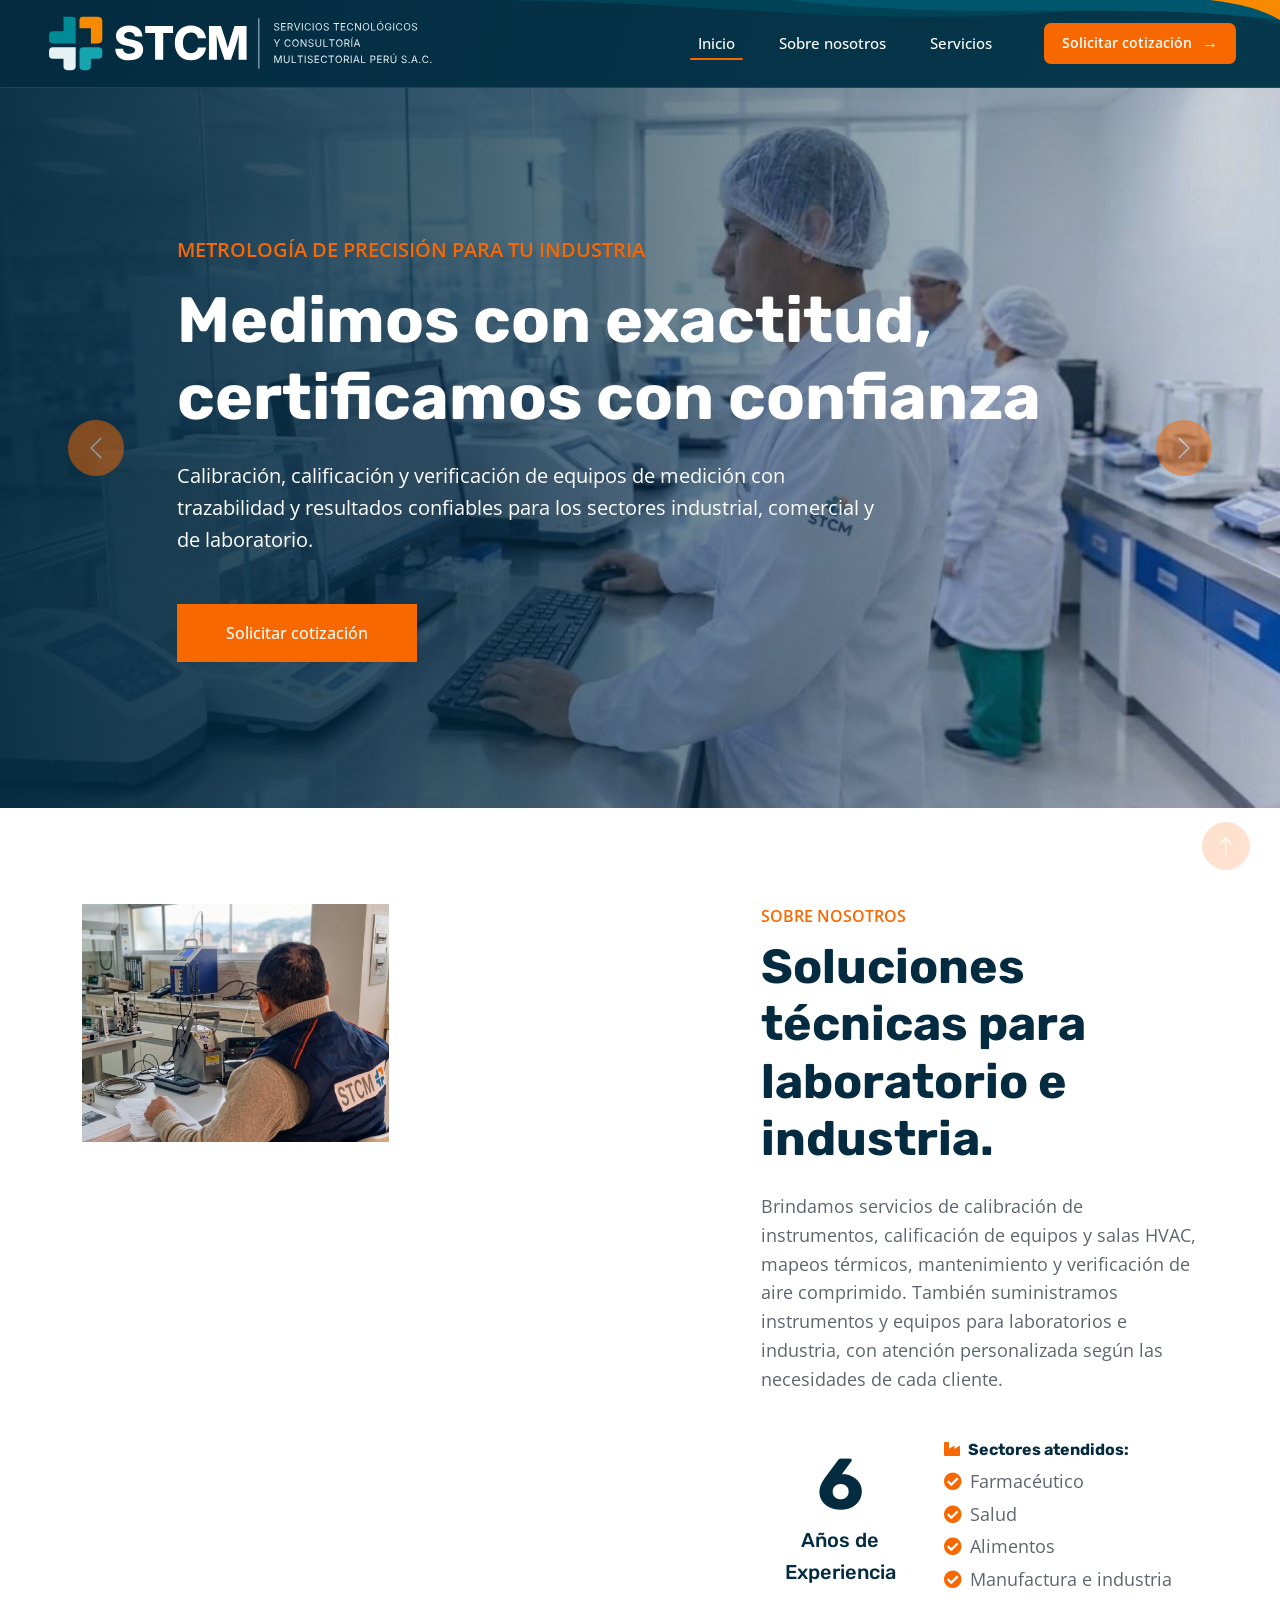
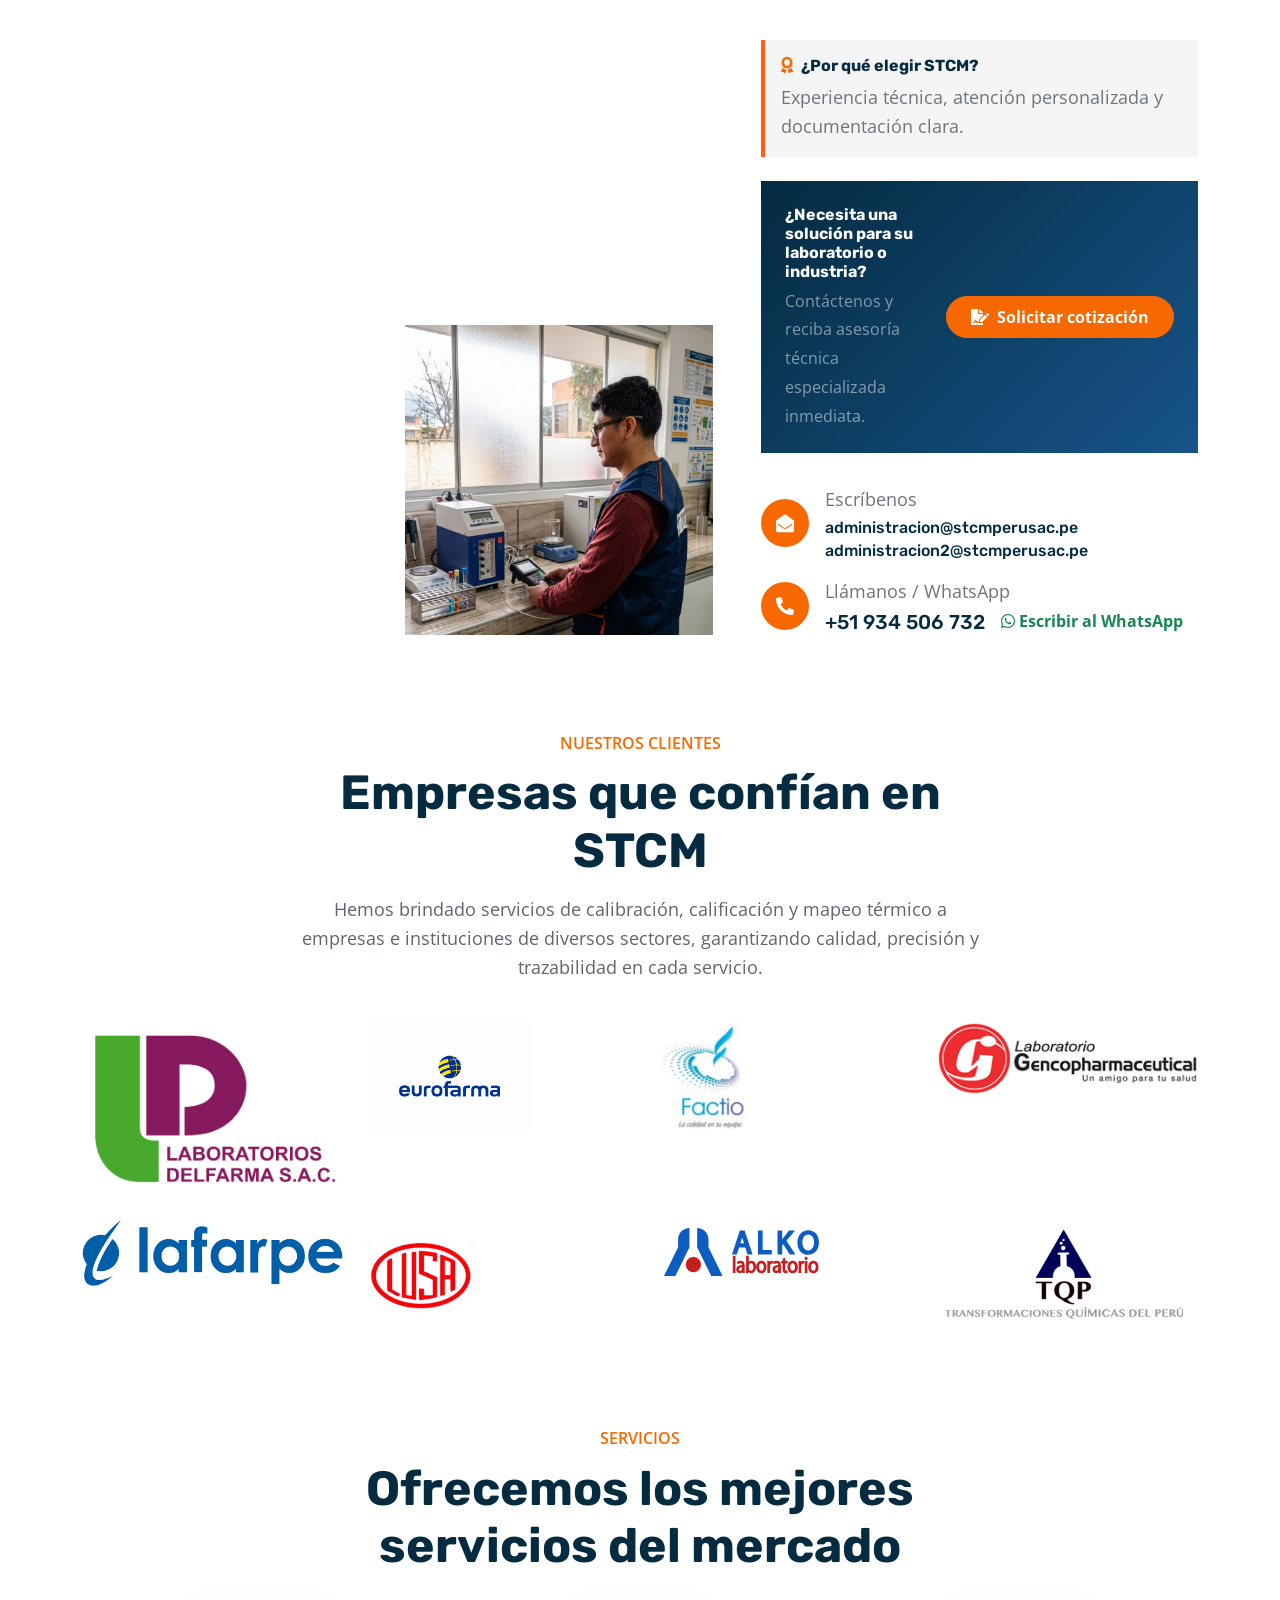
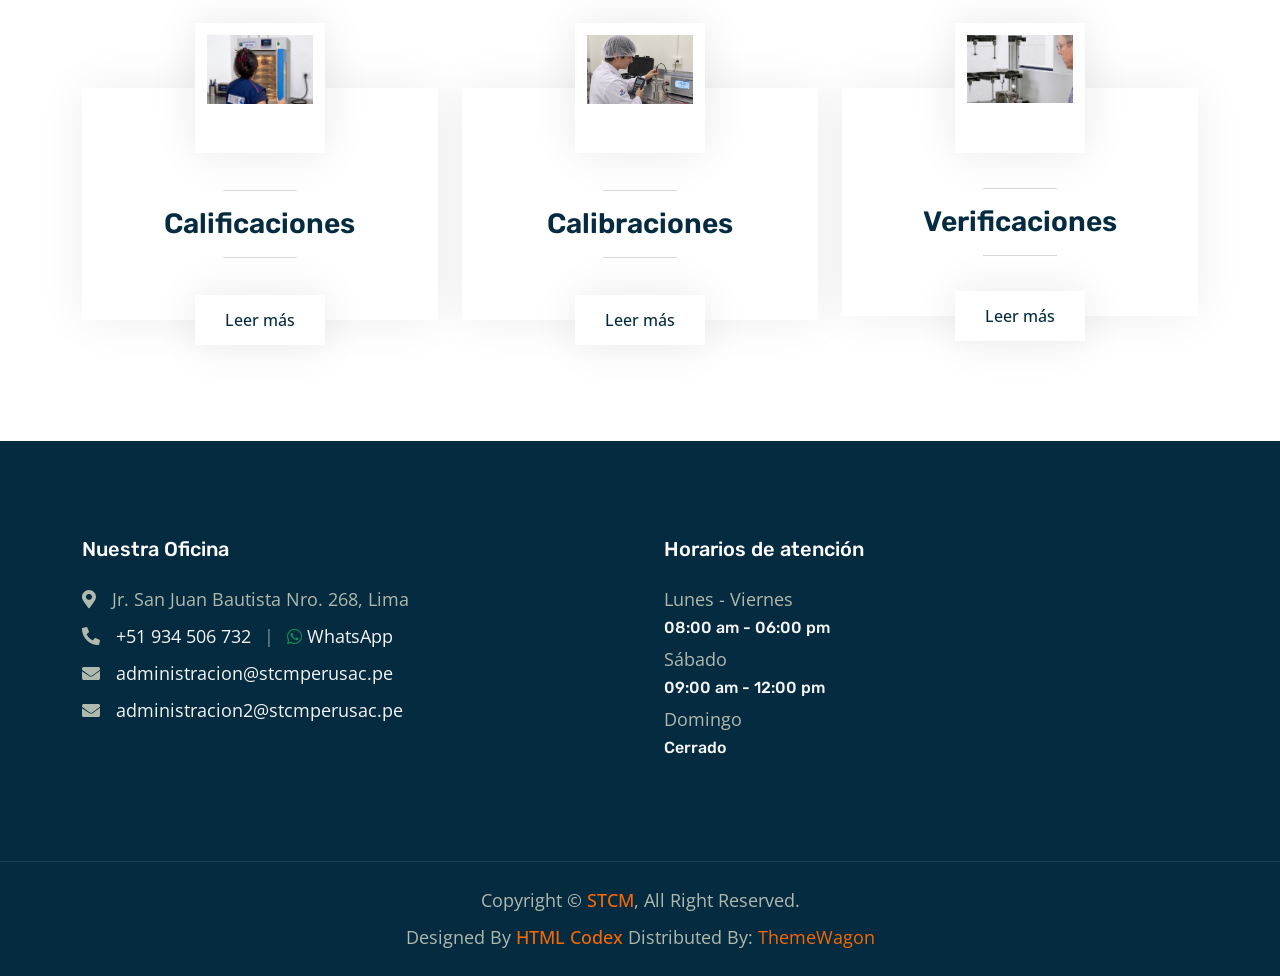
==== index.html @ f00f862f "Update index.html" ====
<!DOCTYPE html>
<html lang="es">

<head>
    <meta charset="utf-8">
    <title>STCM </title>
    <meta content="width=device-width, initial-scale=1.0" name="viewport">
    <meta content="" name="keywords">
    <meta content="" name="description">

    <!-- Identidad visual: icono mostrado por el navegador -->
    <link href="assets/images/brand/logo.png" rel="icon">

    <!-- Tipografías externas utilizadas por el sitio -->
    <link rel="preconnect" href="https://fonts.googleapis.com">
    <link rel="preconnect" href="https://fonts.gstatic.com" crossorigin>
    <link
        href="https://fonts.googleapis.com/css2?family=Open+Sans:wght@400;500;600&family=Rubik:wght@500;600;700&display=swap"
        rel="stylesheet">

    <!-- Iconos externos de Font Awesome y Bootstrap Icons -->
    <link href="https://cdnjs.cloudflare.com/ajax/libs/font-awesome/5.10.0/css/all.min.css" rel="stylesheet">
    <link href="https://cdn.jsdelivr.net/npm/bootstrap-icons@1.4.1/font/bootstrap-icons.css" rel="stylesheet">

    <!-- Estilos de animaciones y carruseles de terceros -->
    <link href="assets/vendor/animate/animate.min.css" rel="stylesheet">

    <!-- Base visual de Bootstrap personalizada para STCM -->
    <link href="assets/vendor/bootstrap/bootstrap.min.css" rel="stylesheet">

    <!-- Estilos globales compartidos por todas las páginas -->
    <link href="assets/css/main.css?v=11" rel="stylesheet">

    <!-- Estilos exclusivos de esta página -->
    <link href="assets/css/pages/home.css" rel="stylesheet">

</head>

<body>
    <!-- Cargador inicial: visible mientras termina de cargar la página -->
    <div id="spinner"
        class="show bg-white position-fixed translate-middle w-100 vh-100 top-50 start-50 d-flex align-items-center justify-content-center">
        <div class="spinner-border text-primary" role="status" style="width: 3rem; height: 3rem;"></div>
    </div>
    <!-- Fin del cargador inicial -->


    <!-- Navegación principal: marca, enlaces y llamada a cotización -->
    <nav class="navbar navbar-expand-lg navbar-light site-header sticky-top">
        <div class="site-header-inner">
            <a href="index.html" class="navbar-brand site-brand" aria-label="STCM - Inicio">
                <img src="assets/images/brand/stcm-logo-header.svg"
                     class="site-brand-logo"
                     alt="STCM - Servicios Tecnológicos y Consultoría Multisectorial Perú S.A.C.">
            </a>

            <button type="button" class="navbar-toggler site-menu-toggle" data-bs-toggle="collapse"
                data-bs-target="#navbarCollapse" aria-controls="navbarCollapse" aria-expanded="false"
                aria-label="Abrir menú de navegación">
                <span class="navbar-toggler-icon"></span>
            </button>

            <div class="collapse navbar-collapse site-navigation" id="navbarCollapse">
                <div class="navbar-nav ms-auto">
                <a href="index.html" class="nav-item nav-link active" aria-current="page">Inicio</a>
                <a href="about.html" class="nav-item nav-link">Sobre nosotros</a>
                <a href="service.html" class="nav-item nav-link">Servicios</a>
                <a href="contact.html" class="nav-item nav-link">Solicitar cotización</a>
                </div>
            </div>
        </div>
    </nav>
    <!-- Fin de la navegación principal -->


    <!-- Portada principal: carrusel de mensajes destacados -->
    <div class="container-fluid px-0 mb-5">
        <div id="header-carousel" class="carousel slide" data-bs-ride="carousel">
            <div class="carousel-inner">
                <div class="carousel-item active">
                    <img class="w-100" src="assets/images/home/hero-office-1.jpeg" alt="Image">
                    <div class="carousel-caption">
                        <div class="container">
                            <div class="row justify-content-center">
                                <div class="col-lg-10 text-start">
                                    <p class="fs-5 fw-medium text-primary text-uppercase animated slideInRight">Metrología de precisión para tu industria</p>
                                    <h1 class="display-3 text-white mb-4 animated slideInRight">Medimos con exactitud, certificamos con confianza</h1>
                                    <p class="fs-5 text-white mb-5 animated slideInRight" style="max-width: 700px;">Calibración, calificación y verificación de equipos de medición con trazabilidad y resultados confiables para los sectores industrial, comercial y de laboratorio.</p>
                                    <a href="contact.html" class="btn btn-primary py-3 px-5 animated slideInRight">Solicitar cotización</a>
                                </div>
                            </div>
                        </div>
                    </div>
                </div>
                <div class="carousel-item">
                    <img class="w-100" src="assets/images/home/hero-office-2.jpeg" alt="Image">
                    <div class="carousel-caption">
                        <div class="container">
                            <div class="row justify-content-center">
                                <div class="col-lg-10 text-start">
                                    <p class="fs-5 fw-medium text-primary text-uppercase animated slideInRight">Calibraciones con trazabilidad</p>
                                    <h1 class="display-3 text-white mb-4 animated slideInRight">Precisión que impulsa la calidad de tus procesos</h1>
                                    <p class="fs-5 text-white mb-5 animated slideInRight" style="max-width: 700px;">Aseguramos la exactitud de tus instrumentos de temperatura, presión, masa y equipos eléctricos, respaldados por patrones de referencia confiables.</p>
                                    <a href="service.html" class="btn btn-primary py-3 px-5 animated slideInRight">Conoce nuestros servicios</a>
                                </div>
                            </div>
                        </div>
                    </div>
                </div>
            </div>
            <button class="carousel-control-prev" type="button" data-bs-target="#header-carousel" data-bs-slide="prev">
                <span class="carousel-control-prev-icon" aria-hidden="true"></span>
                <span class="visually-hidden">Previamente</span>
            </button>
            <button class="carousel-control-next" type="button" data-bs-target="#header-carousel" data-bs-slide="next">
                <span class="carousel-control-next-icon" aria-hidden="true"></span>
                <span class="visually-hidden">Siguiente</span>
            </button>
        </div>
    </div>
    <!-- Fin de la portada principal -->


    <!-- Presentación de la empresa y propuesta de valor -->
    <div class="container-xxl py-5">
        <div class="container">
            <div class="row g-5">
                <div class="col-lg-7">
                    <div class="row gx-3 h-100">
                        <div class="col-6 align-self-start wow fadeInUp" data-wow-delay="0.1s">
                            <img class="img-fluid about-img" src="assets/images/home/about-preview-1.png">
                        </div>
                        <div class="col-6 align-self-end wow fadeInDown" data-wow-delay="0.1s">
                            <img class="img-fluid about-img" src="assets/images/home/about-preview-2.png">
                        </div>
                    </div>
                </div>
                <div class="col-lg-5 wow fadeIn" data-wow-delay="0.5s">
                    <p class="fw-medium text-uppercase text-primary mb-2">Sobre nosotros</p>
                    <h1 class="display-5 mb-4">Soluciones técnicas para laboratorio e industria.</h1>
                    <p class="mb-4"> Brindamos servicios de calibración de instrumentos, calificación de equipos y salas HVAC, mapeos térmicos, mantenimiento y verificación de aire comprimido. También suministramos instrumentos y equipos para laboratorios e industria, con atención personalizada según las necesidades de cada cliente.
                    </p>
                    <div class="d-flex align-items-center mb-4">
                        <div class="flex-shrink-0 experience-badge p-4 text-center">
                            <h1 class="display-2 mb-0">6</h1>
                            <h5>Años de</h5>
                            <h5>Experiencia</h5>
                        </div>
                        <div class="ms-4">
                            <h6 class="fw-bold text-dark mb-2"><i class="fa fa-industry text-primary me-2"></i>Sectores atendidos:</h6>
                            <p class="mb-1"><i class="fa fa-check-circle text-primary me-2"></i>Farmacéutico</p>
                            <p class="mb-1"><i class="fa fa-check-circle text-primary me-2"></i>Salud</p>
                            <p class="mb-1"><i class="fa fa-check-circle text-primary me-2"></i>Alimentos</p>
                            <p class="mb-0"><i class="fa fa-check-circle text-primary me-2"></i>Manufactura e industria</p>
                        </div>
                    </div>

                    <!-- Por qué elegir STCM -->
                    <div class="p-3 mb-4 rounded-3 bg-light border-start border-4 border-primary">
                        <h6 class="fw-bold text-dark mb-2">
                            <i class="fa fa-award text-primary me-2"></i>¿Por qué elegir STCM?
                        </h6>
                        <p class="mb-0 text-muted">
                            Experiencia técnica, atención personalizada y documentación clara.
                        </p>
                    </div>

                    <!-- Cierre y llamada a la acción -->
                    <div class="p-4 mb-4 rounded-3 text-white d-flex flex-column flex-sm-row align-items-sm-center justify-content-between gap-3" style="background: linear-gradient(135deg, var(--secondary) 0%, #17548a 100%);">
                        <div>
                            <h6 class="text-white mb-1 fw-bold">¿Necesita una solución para su laboratorio o industria?</h6>
                            <small class="text-white-50">Contáctenos y reciba asesoría técnica especializada inmediata.</small>
                        </div>
                        <a href="contact.html" class="btn btn-primary text-white rounded-pill px-4 py-2 flex-shrink-0 fw-bold">
                            <i class="fa fa-file-signature me-2"></i>Solicitar cotización
                        </a>
                    </div>
                    <div class="row pt-2 g-3">
                        <div class="col-12">
                            <div class="d-flex align-items-center">
                                <div class="flex-shrink-0 btn-lg-square rounded-circle bg-primary">
                                    <i class="fa fa-envelope-open text-white"></i>
                                </div>
                                <div class="ms-3">
                                    <p class="mb-1 text-muted">Escríbenos</p>
                                    <h6 class="mb-1">
                                        <a href="mailto:administracion@stcmperusac.pe" class="text-decoration-none text-dark text-break">administracion@stcmperusac.pe</a>
                                    </h6>
                                    <h6 class="mb-0">
                                        <a href="mailto:administracion2@stcmperusac.pe" class="text-decoration-none text-dark text-break">administracion2@stcmperusac.pe</a>
                                    </h6>
                                </div>
                            </div>
                        </div>
                        <div class="col-12">
                            <div class="d-flex align-items-center">
                                <div class="flex-shrink-0 btn-lg-square rounded-circle bg-primary">
                                    <i class="fa fa-phone-alt text-white"></i>
                                </div>
                                <div class="ms-3">
                                    <p class="mb-1 text-muted">Llámanos / WhatsApp</p>
                                    <div class="d-flex flex-wrap align-items-center gap-3">
                                        <h5 class="mb-0">
                                            <a href="tel:+51934506732" class="text-decoration-none text-dark">+51 934 506 732</a>
                                        </h5>
                                        <a href="https://wa.me/51934506732" target="_blank" rel="noopener noreferrer" class="text-success text-decoration-none fw-bold small">
                                            <i class="fab fa-whatsapp me-1"></i>Escribir al WhatsApp
                                        </a>
                                    </div>
                                </div>
                            </div>
                        </div>
                    </div>
                </div>
            </div>
        </div>
    </div>
    <!-- Fin de la presentación de la empresa -->

        <!-- Clientes: organizaciones que confían en STCM -->
<div class="container-xxl py-5">
    <div class="container">

        <div class="text-center mx-auto pb-4 wow fadeInUp" data-wow-delay="0.1s" style="max-width: 700px;">
            <p class="fw-medium text-uppercase text-primary mb-2">Nuestros clientes</p>
            <h1 class="display-5 mb-3">Empresas que confían en STCM</h1>
            <p>
                Hemos brindado servicios de calibración, calificación y mapeo térmico
                a empresas e instituciones de diversos sectores, garantizando calidad,
                precisión y trazabilidad en cada servicio.
            </p>
        </div>

        <div class="row g-4 justify-content-center">

            <!-- Cliente 1 -->
            <div class="col-6 col-md-4 col-lg-3">
                <div class="client-card">
                    <img src="assets/images/clients/delfarma.png" class="img-fluid" alt="Cliente 1">
                </div>
            </div>

            <!-- Cliente 2 -->
            <div class="col-6 col-md-4 col-lg-3">
                <div class="client-card">
                    <img src="assets/images/clients/eurofarma.png" class="img-fluid logo-grande" alt="Cliente 2">
                </div>
            </div>

            <!-- Cliente 3 -->
            <div class="col-6 col-md-4 col-lg-3">
                <div class="client-card">
                    <img src="assets/images/clients/factio.png" class="img-fluid logo-grande" alt="Cliente 3">
                </div>
            </div>

            <!-- Cliente 4 -->
            <div class="col-6 col-md-4 col-lg-3">
                <div class="client-card">
                    <img src="assets/images/clients/genco.png" class="img-fluid" alt="Cliente 4">
                </div>
            </div>

            <!-- Cliente 5 -->
            <div class="col-6 col-md-4 col-lg-3">
                <div class="client-card">
                    <img src="assets/images/clients/lafarpe.png" class="img-fluid" alt="Cliente 5">
                </div>
            </div>

            <!-- Cliente 6 -->
            <div class="col-6 col-md-4 col-lg-3">
                <div class="client-card">
                    <img src="assets/images/clients/lusa.jpg" class="img-fluid logo-grande" alt="Cliente 6">
                </div>
            </div>

            <!-- Cliente 7 -->
            <div class="col-6 col-md-4 col-lg-3">
                <div class="client-card">
                    <img src="assets/images/clients/alko.png" class="img-fluid" alt="Cliente 7">
                </div>
            </div>

            <!-- Cliente 8 -->
            <div class="col-6 col-md-4 col-lg-3">
                <div class="client-card">
                    <img src="assets/images/clients/tqp.png" class="img-fluid logo-grande" alt="Cliente 8">
                </div>
            </div>

        </div>

    </div>
</div>
<!-- Fin de clientes -->

<!-- Catálogo de servicios técnicos -->
    <div class="container-xxl py-5">
        <div class="container">
            <div class="text-center mx-auto pb-4 wow fadeInUp" data-wow-delay="0.1s" style="max-width: 600px;">
                <p class="fw-medium text-uppercase text-primary mb-2">Servicios</p>
                <h1 class="display-5 mb-4">Ofrecemos los mejores servicios del mercado</h1>
            </div>
            <div class="row gy-5 gx-4">
                <div class="col-md-6 col-lg-4 wow fadeInUp" data-wow-delay="0.1s">
                    <div class="service-item">
                        <img class="img-fluid" src="assets/images/services/qualification.jpeg" alt="">
                        <div class="service-img">
                            <img class="img-fluid" src="assets/images/services/qualification.jpeg" alt="">
                        </div>
                        <div class="service-detail">
                            <div class="service-title">
                                <hr class="w-25">
                                <h3 class="mb-0">Calificaciones</h3>
                                <hr class="w-25">
                            </div>
                            <div class="service-text">
                                <p class="text-white mb-0">Realizamos la calificación de equipos e instalaciones mediante protocolos documentados que verifican su correcto desempeño y aptitud para el uso previsto.</p>
                            </div>
                        </div>
                        <a class="btn btn-light" href="service.html">Leer más</a>
                    </div>
                </div>
                <div class="col-md-6 col-lg-4 wow fadeInUp" data-wow-delay="0.3s">
                    <div class="service-item">
                        <img class="img-fluid" src="assets/images/services/calibration.jpeg" alt="">
                        <div class="service-img">
                            <img class="img-fluid" src="assets/images/services/calibration.jpeg" alt="">
                        </div>
                        <div class="service-detail">
                            <div class="service-title">
                                <hr class="w-25">
                                <h3 class="mb-0">Calibraciones</h3>
                                <hr class="w-25">
                            </div>
                            <div class="service-text">
                                <p class="text-white mb-0">Determinamos el error de los instrumentos de medición mediante comparación con patrones de referencia, asegurando la exactitud de sus mediciones.</p>
                            </div>
                        </div>
                        <a class="btn btn-light" href="service.html">Leer más</a>
                    </div>
                </div>
                <div class="col-md-6 col-lg-4 wow fadeInUp" data-wow-delay="0.5s">
                    <div class="service-item">
                        <img class="img-fluid" src="assets/images/services/verification.jpeg" alt="">
                        <div class="service-img">
                            <img class="img-fluid" src="assets/images/services/verification.jpeg" alt="">
                        </div>
                        <div class="service-detail">
                            <div class="service-title">
                                <hr class="w-25">
                                <h3 class="mb-0">Verificaciones</h3>
                                <hr class="w-25">
                            </div>
                            <div class="service-text">
                                <p class="text-white mb-0">Comprobamos que los instrumentos y equipos de medición cumplen con los requisitos técnicos y las especificaciones establecidas para su correcto funcionamiento.</p>
                            </div>
                        </div>
                        <a class="btn btn-light" href="service.html">Leer más</a>
                    </div>
                </div>
            </div>
        </div>
    </div>
    <!-- Fin del catálogo de servicios -->


    <!-- Pie de página: contacto, navegación y horarios -->
    <div class="container-fluid bg-dark footer mt-5 py-5 wow fadeIn" data-wow-delay="0.1s">
        <div class="container py-5">
            <div class="row g-5">
                <div class="col-lg-6 col-md-6">
                    <h5 class="text-white mb-4">Nuestra Oficina</h5>
                    <p class="mb-2"><i class="fa fa-map-marker-alt me-3"></i>Jr. San Juan Bautista Nro. 268, Lima</p>
                    <p class="mb-2">
                        <i class="fa fa-phone-alt me-3"></i><a href="tel:+51934506732" class="text-light text-decoration-none">+51 934 506 732</a>
                        <span class="mx-2 text-white-50">|</span>
                        <a href="https://wa.me/51934506732" target="_blank" rel="noopener noreferrer" class="text-light text-decoration-none">
                            <i class="fab fa-whatsapp text-success me-1"></i>WhatsApp
                        </a>
                    </p>
                    <p class="mb-2"><i class="fa fa-envelope me-3"></i><a href="mailto:administracion@stcmperusac.pe" class="text-light text-decoration-none">administracion@stcmperusac.pe</a></p>
                    <p class="mb-2"><i class="fa fa-envelope me-3"></i><a href="mailto:administracion2@stcmperusac.pe" class="text-light text-decoration-none">administracion2@stcmperusac.pe</a></p>
                </div>
                <div class="col-lg-6 col-md-6">
                    <h5 class="text-white mb-4">Horarios de atención</h5>
                    <p class="mb-1">Lunes - Viernes</p>
                    <h6 class="text-light">08:00 am - 06:00 pm</h6>
                    <p class="mb-1">Sábado</p>
                    <h6 class="text-light">09:00 am - 12:00 pm</h6>
                    <p class="mb-1">Domingo</p>
                    <h6 class="text-light">Cerrado</h6>
                </div>
</div>
        </div>
    </div>
    <!-- Fin del pie de página -->


    <!-- Créditos legales y de la plantilla -->
    <div class="container-fluid copyright bg-dark py-4">
        <div class="container text-center">
            <p class="mb-2">Copyright &copy; <a class="fw-semi-bold" href="index.html">STCM</a>, All Right Reserved.
            </p>
<p class="mb-0">Designed By <a class="fw-semi-bold" href="https://htmlcodex.com">HTML Codex</a> Distributed
                By: <a href="https://themewagon.com">ThemeWagon</a> </p>
        </div>
    </div>
    <!-- Fin de créditos -->


    <!-- Acción flotante para regresar al inicio -->
    <a href="#" class="btn btn-lg btn-primary btn-lg-square rounded-circle back-to-top"><i
            class="bi bi-arrow-up"></i></a>


    <!-- Dependencias JavaScript de terceros -->
    <script src="https://code.jquery.com/jquery-3.4.1.min.js"></script>
    <script src="https://cdn.jsdelivr.net/npm/bootstrap@5.0.0/dist/js/bootstrap.bundle.min.js"></script>
    <script src="assets/vendor/wow/wow.min.js"></script>

    <!-- Comportamiento compartido del sitio -->
    <script src="assets/js/main.js"></script>
</body>

</html>
---- assets/css/main.css ----
@import url('https://fonts.googleapis.com/css2?family=Montserrat:wght@700&display=swap');

/********** ESTILOS GLOBALES DEL SITIO **********/
:root {
    --primary: #F86800;
    --secondary: #042B40;
    --light: #EAF3F7;
    --dark: #042B40;
    --accent: #008B96;
}

html,
body {
    width: 100%;
    max-width: 100%;
    overflow-x: hidden;
}

body {
    font-size: 18px; /* +2px sobre el tamaño base estándar (16px) */
    line-height: 1.6;
}

/* Aumento de 2px en el texto de contenido (párrafos, listas, textos de servicios, formularios) sin alterar títulos ni subtítulos */
p,
li,
.service-text p,
.form-control,
.form-select,
.form-floating > label,
.footer p,
.footer a,
.copyright p {
    font-size: 18px;
}

/* Preservar tamaño original en subtítulos de sección y categorías */
p.text-uppercase.text-primary,
p.fw-medium.text-uppercase,
.subtitle,
.section-subtitle {
    font-size: 1rem;
}

/* Párrafo descriptivo del carrusel de portada (+2px: de 20px a 22px) */
#header-carousel .carousel-caption p:not(.text-uppercase) {
    font-size: 22px;
}

#header-carousel .carousel-caption p.text-uppercase {
    font-size: 1.25rem;
}


/*** Identidad visual y colores de STCM ***/
.stcm-font {
    color: #6c757d !important;
    font-family: 'Arial Paneuropean Rounded Bold', 'Arial Rounded MT Bold', 'Montserrat', sans-serif;
    font-weight: 800;
    letter-spacing: 1px;
}

.bg-primary {
    background-color: var(--secondary) !important;
}

.text-primary {
    color: var(--primary) !important;
}

.btn-primary {
    background-color: var(--primary) !important;
    border-color: var(--primary) !important;
}

.btn-primary:hover {
    background-color: #e67300 !important;
    border-color: #e67300 !important;
}

.btn-square.bg-primary,
.flex-shrink-0.bg-primary {
    background-color: var(--primary) !important;
}

.back-to-top:hover {
    background-color: var(--primary) !important;
}

.copyright a {
    color: var(--primary) !important;
}

.copyright a:hover {
    color: var(--secondary) !important;
}

.service-item .btn-light {
    color: var(--secondary) !important;
}

.service-item .btn-light:hover {
    color: #fff !important;
    background-color: var(--primary) !important;
    border-color: var(--primary) !important;
}

/*** Indicador de experiencia: integra el dato con el fondo de la sección ***/
.experience-badge {
    color: var(--secondary);
    background-color: #fff;
}

.experience-badge h1,
.experience-badge h5 {
    color: var(--secondary);
}

.text-dark {
    color: var(--secondary) !important;
}

.bg-dark {
    background-color: var(--dark) !important;
}

.stcm-nav-name {
    margin-left: 40px;
    color: #fff;
    font-size: 26px;
    font-weight: 700;
    letter-spacing: .5px;
    white-space: nowrap;
    text-shadow: 0 1px 3px rgba(0, 0, 0, .3);
}
.back-to-top {
    position: fixed;
    display: none;
    right: 30px;
    bottom: 30px;
    z-index: 99;
}

h1,
h2,
h3,
h4,
h5,
h6,
.h1,
.h2,
.h3,
.h4,
.h5,
.h6 {
    color: var(--secondary);
}

h1,
h2,
.h1,
.h2,
.fw-bold {
    font-weight: 700 !important;
}

h3,
h4,
.h3,
.h4,
.fw-medium {
    font-weight: 600 !important;
}

h5,
h6,
.h5,
.h6,
.fw-semi-bold {
    font-weight: 500 !important;
}


/*** Cargador inicial ***/
#spinner {
    opacity: 0;
    visibility: hidden;
    transition: opacity .5s ease-out, visibility 0s linear .5s;
    z-index: 99999;
}

#spinner.show {
    transition: opacity .5s ease-out, visibility 0s linear 0s;
    visibility: visible;
    opacity: 1;
}


/*** Botones y acciones ***/
.btn {
    transition: .5s;
    font-weight: 500;
}

.btn-primary,
.btn-outline-primary:hover {
    color: #FFFFFF;
}

.btn-square {
    width: 38px;
    height: 38px;
}

.btn-sm-square {
    width: 32px;
    height: 32px;
}

.btn-lg-square {
    width: 48px;
    height: 48px;
}

.btn-square,
.btn-sm-square,
.btn-lg-square {
    padding: 0;
    display: flex;
    align-items: center;
    justify-content: center;
    font-weight: normal;
}

/*** Navegación principal ***/
.site-header {
    top: 0 !important;
    width: 100%;
    padding: 0;
    background-color: var(--secondary);
    box-shadow: 0 4px 14px rgba(40, 129, 200, .16);
    z-index: 1030;
}

.site-header-inner {
    display: flex;
    flex-wrap: wrap;
    align-items: stretch;
    width: 100%;
    min-width: 0;
}

.site-header .site-brand {
    position: relative;
    display: flex;
    flex-direction: row;
    align-items: center;
    gap: 14px;
    flex: 0 0 520px;
    width: 520px;
    min-height: 86px;
    padding: 10px 18px;
    background: transparent !important;
    text-decoration: none;
    z-index: 2;
}

.site-header .site-brand::after {
    position: absolute;
    top: 0;
    right: -29px;
    display: block;
    width: 58px;
    height: 100%;
    background-color: var(--primary);
    clip-path: polygon(42% 0, 100% 0, 58% 100%, 0 100%);
    content: "";
    z-index: 2;
}

.site-brand-primary {
    display: flex;
    align-items: center;
    gap: 12px;
    line-height: 1;
    flex-shrink: 0;
}

.site-brand-primary img {
    flex: 0 0 auto;
    width: 35px;
    height: 35px;
    object-fit: contain;
}

.site-brand-name {
    color: #FFFFFF;
    font-family: 'Arial Paneuropean Rounded Bold', 'Arial Rounded MT Bold', 'Montserrat', sans-serif;
    font-size: 1.9rem;
    font-weight: 800;
    letter-spacing: 1px;
    white-space: nowrap;
}

.site-brand-tagline {
    display: block;
    margin-top: 0;
    margin-left: 18px;
    padding-left: 18px;
    color: #E6F1F6;
    font-family: 'Roboto Condensed', 'Arial Narrow', Arial, sans-serif;
    font-size: .92rem;
    font-weight: 700;
    line-height: 1.2;
    text-align: left;
    text-transform: uppercase;
    border-left: 2px solid rgba(255,255,255,.45);
}

.site-navigation {
    min-width: 0;
    padding: 0 24px 0 38px;
}

.site-navigation .navbar-nav {
    align-items: center;
    gap: 24px;
}

.site-navigation .nav-link {
    margin: 0;
    padding: 24px 0;
    color: #fff !important;
    font-size: 1.2rem;
    font-weight: 600;
    line-height: 1.25;
    text-align: center;
    white-space: nowrap;
    outline: none;
    transition: color .2s ease, background-color .2s ease;
}

.site-navigation .nav-link:hover,
.site-navigation .nav-link.active {
    color: var(--primary) !important;
}

.site-menu-toggle {
    align-self: center;
    margin: 0 16px 0 auto;
    padding: 8px 10px;
    background-color: #fff;
    border: 0;
    border-radius: 4px;
}

@media (max-width: 1199.98px) and (min-width: 992px) {
    .site-header .site-brand {
     flex-basis: 440px;
        width: 440px;
        min-height: 76px;
        padding-inline: 12px;
    }

    .site-brand-primary img {
        width: 32px;
        height: 32px;
    }

    .site-brand-name {
        font-size: 1.65rem;
    }

    .site-brand-tagline {
        font-size: calc(.47rem + 2px);
    }

    .site-navigation {
        padding: 0 12px 0 30px;
    }

    .site-navigation .navbar-nav {
        gap: 12px;
    }

    .site-navigation .nav-link {
        font-size: 1.05rem;
    }
}

@media (max-width: 991.98px) {
    .site-header-inner {
        align-items: center;
    }

    .site-header .site-brand {
        flex: 0 1 292px;
        width: min(292px, calc(100% - 72px));
        min-height: 68px;
        padding: 4px 12px;
    }

    .site-navigation {
        flex-basis: 100%;
        width: 100%;
        padding: 8px 16px 16px;
        background-color: var(--secondary);
        border-top: 1px solid rgba(255, 255, 255, .24);
    }

    .site-navigation .navbar-nav {
        align-items: stretch;
        gap: 5px;
        padding: 0;
        border: 0;
    }

    .site-navigation .nav-link {
        width: 100%;
        padding: 11px 16px;
        border-radius: 4px;
        font-size: 1.05rem;
        text-align: center;
    }

    .site-navigation .nav-link:hover,
    .site-navigation .nav-link.active {
        color: #fff !important;
        background-color: rgba(255, 255, 255, .14);
    }

}

@media (max-width: 575.98px) {
    .site-header .site-brand {
        flex-basis: 250px;
        width: min(250px, calc(100% - 64px));
        min-height: 65px;
        padding: 4px 8px;
    }

    .site-header .site-brand::after {
        right: -20px;
        width: 40px;
    }

    .site-brand-primary {
        gap: 8px;
    }

    .site-brand-primary img {
        width: 27px;
        height: 27px;
    }

    .site-brand-name {
        font-size: 1.45rem;
    }

    .site-brand-tagline {
        margin-top: 3px;
        font-size: calc(.49rem + 2px);
        line-height: 1.2;
    }

    .site-menu-toggle {
        margin-right: 10px;
        padding: 7px 8px;
    }
}

/* Evita que bloques flexibles con texto amplíen el ancho de la página en móviles. */
.d-flex > .ms-3 {
    flex: 1 1 auto;
    width: 0;
    min-width: 0;
}

@media (max-width: 359.98px) {
    .site-header .site-brand {
        flex-basis: 220px;
        width: min(220px, calc(100% - 58px));
    }

    .site-brand-name {
        font-size: 1.3rem;
    }

    .site-brand-tagline {
        font-size: calc(.39rem + 2px);
    }
}


/*** Portadas y encabezados interiores ***/
.carousel-caption {
    top: 0;
    left: 0;
    right: 0;
    bottom: 0;
    display: flex;
    align-items: center;
    background: linear-gradient(to right, rgba(4, 43, 64, .94) 0%, rgba(4, 43, 64, .72) 38%, rgba(4, 43, 64, .12) 100%);
    z-index: 1;
}

.carousel-control-prev,
.carousel-control-next {
    width: 15%;
}

.carousel-control-prev-icon,
.carousel-control-next-icon {
    width: 3.5rem;
    height: 3.5rem;
    background-color: var(--primary);
    border: 15px solid var(--primary);
    border-radius: 3.5rem;
}

@media (max-width: 768px) {
    #header-carousel .carousel-item {
        position: relative;
        min-height: 450px;
    }
    
    #header-carousel .carousel-item img {
        position: absolute;
        width: 100%;
        height: 100%;
        object-fit: cover;
    }
}

.page-header {
    background: linear-gradient(to right, rgba(40, 129, 200, 1) 0%, rgba(40, 129, 200, 0) 100%), url(../images/shared/carousel-2.jpg) center center no-repeat;
    background-size: cover;
}

.page-header .breadcrumb-item+.breadcrumb-item::before {
    color: var(--light);
}

.page-header .breadcrumb-item,
.page-header .breadcrumb-item a {
    font-size: 18px;
    color: var(--light);
}


/*** Tarjetas de servicios ***/
.service-item {
    position: relative;
    margin: 65px 0 25px 0;
    box-shadow: 0 0 45px rgba(0, 0, 0, .07);
}

.service-item .service-img {
    position: absolute;
    padding: 12px;
    width: 130px;
    height: 130px;
    top: -65px;
    left: 50%;
    transform: translateX(-50%);
    background: #FFFFFF;
    box-shadow: 0 0 45px rgba(0, 0, 0, .09);
    z-index: 2;
}

.service-item .service-detail {
    position: absolute;
    width: 100%;
    height: 100%;
    top: 0;
    left: 0;
    overflow: hidden;
    z-index: 1;
}

.service-item .service-title {
    position: absolute;
    padding: 65px 30px 25px 30px;
    width: 100%;
    height: 100%;
    top: 0;
    left: 0;
    display: flex;
    flex-direction: column;
    align-items: center;
    justify-content: center;
    text-align: center;
    background: #FFFFFF;
    transition: .5s;
}

.service-item:hover .service-title {
    top: -100%;
}

.service-item .service-text {
    position: absolute;
    overflow: hidden;
    padding: 65px 30px 25px 30px;
    width: 100%;
    height: 100%;
    top: 100%;
    left: 0;
    display: flex;
    align-items: center;
    text-align: center;
    background: rgba(40, 129, 200, .7);
    transition: .5s;
}

.service-item:hover .service-text {
    top: 0;
}

.service-item .service-text::before {
    position: absolute;
    content: "";
    width: 100%;
    height: 100px;
    top: -100%;
    left: 0;
    transform: skewY(-12deg);
    background: #FFFFFF;
    transition: .5s;
}

.service-item:hover .service-text::before {
    top: -55px;
}

.service-item .btn {
    position: absolute;
    width: 130px;
    height: 50px;
    left: 50%;
    bottom: -25px;
    transform: translateX(-50%);
    display: flex;
    align-items: center;
    justify-content: center;
    color: var(--secondary);
    background: #FFFFFF;
    border: none;
    box-shadow: 0 0 45px rgba(0, 0, 0, .09);
    z-index: 2;
}

.service-item .btn:hover {
    color: #FFFFFF;
    background: var(--primary);
}


/*** Pie de página y créditos ***/
.footer {
    color: #B0B9AE;
}

.footer a {
    color: #e9ecef;
    transition: color .2s ease;
}

.footer a:hover {
    color: var(--primary) !important;
    text-decoration: underline;
}

.copyright {
    color: #B0B9AE;
    border-top: 1px solid rgba(255, 255, 255, .1);
}

.logo-grande{
    max-height: 110px !important;
}

.team-photo-main{
    width: 200px !important;
    height: auto;
    display: block;
    margin: 0 auto;
}
/* ========================================
   STCM - ENCABEZADO CORPORATIVO
   DISEÑO A
   ======================================== */

.site-header {
    background:
        url("data:image/svg+xml,%3Csvg xmlns='http://www.w3.org/2000/svg' viewBox='0 0 800 40'%3E%3Cpath fill='%23004256' d='M0 0 C220 0 370 28 580 12 Q720 0 800 25 V0Z'/%3E%3Cpath fill='%2300566D' d='M310 0 C480 22 650 0 800 20 V0Z'/%3E%3Cpath fill='%23F88A00' d='M730 0 Q775 5 800 20 V0Z'/%3E%3C/svg%3E")
        no-repeat top right / 800px 40px,
        linear-gradient(110deg, #042B40, #06384C)
        !important;

    border-bottom: 1px solid rgba(255,255,255,.1);
    box-shadow: none;
}

.site-header-inner {
    align-items: center;
    max-width: 100%;
    margin: 0 auto;
    padding: 0 clamp(20px, 3.4vw, 65px);
    min-height: 85px;
}

/* Identidad corporativa */

.site-header .site-brand {
    display: flex;
    flex-direction: row;
    align-items: center;
    justify-content: flex-start;
    flex: 0 1 auto;
    width: auto;
    min-height: 85px;
    gap: 0;
    margin: 0;
    padding: 10px 0;
    background: transparent !important;
}

.site-header .site-brand::after {
    display: none !important;
}

.site-brand-primary {
    display: flex;
    align-items: center;
    gap: 12px;
}

.site-brand-primary img {
    width: 44px;
    height: 44px;
    object-fit: contain;
}

.site-brand-name {
    color: #FFFFFF !important;
    font-size: 2.25rem;
    font-weight: 800;
    letter-spacing: .5px;
}

.site-brand-tagline {
    color: #E6F1F6 !important;
    font-family: 'Montserrat', Arial, sans-serif;
    font-size: .73rem;
    font-weight: 600;
    line-height: 1.4;
    text-align: left;
    white-space: nowrap;
    margin: 0 0 0 18px;
    padding-left: 18px;
    border-left: 1px solid rgba(255,255,255,.5);
}

/* Navegación */

.site-navigation {
    padding: 0 0 0 24px;
}

.site-navigation .navbar-nav {
    gap: 28px;
    align-items: center;
}

.site-navigation .nav-link {
    color: #FFFFFF !important;
    font-size: .95rem;
    font-weight: 500;
    padding: 10px 0;
    transition: color .2s ease;
}

.site-navigation .nav-link:hover {
    color: #FFAA65 !important;
}

.site-navigation .nav-link.active {
    position: relative;
    color: #FFFFFF !important;
    box-shadow: none;
}

/* Indicador de página activa */

.site-navigation .nav-link.active:not([href="contact.html"])::after {
    content: "";
    position: absolute;
    bottom: 3px;
    left: 0;
    right: 0;
    height: 2px;
    border-radius: 2px;
    background: #F86800;
}

/* Botón de cotización */

.site-navigation .nav-link[href="contact.html"] {
    display: inline-flex;
    align-items: center;
    justify-content: center;
    gap: 10px;
    padding: 10px 18px;
    color: #FFFFFF !important;
    background: #F86800;
    border-radius: 7px;
    font-size: .9rem;
    font-weight: 600;
}

.site-navigation .nav-link[href="contact.html"]::after {
    content: "\2192";
    font-size: 1.05rem;
}

.site-navigation .nav-link[href="contact.html"]:hover {
    background: #D95700;
}

/* Adaptación para laptops */
@media (min-width: 992px) {
    .site-navigation .nav-link[href="contact.html"] {
        margin-left: 16px;
    }
}
@media (min-width: 992px) and (max-width: 1199.98px) {
    .site-header-inner {
        padding: 0 16px;
    }

    .site-brand-name {
        font-size: 1.85rem;
    }

    .site-brand-primary img {
        width: 36px;
        height: 36px;
    }

    .site-brand-tagline {
        font-size: .62rem;
        margin-left: 10px;
        padding-left: 10px;
    }

    .site-navigation .navbar-nav {
        gap: 14px;
    }

    .site-navigation .nav-link {
        font-size: .85rem;
    }
}

/* Adaptación para tablets y celulares */

@media (max-width: 991.98px) {
    .site-header-inner {
        min-height: 72px;
        padding: 0 16px;
    }

    .site-header .site-brand {
        min-height: 72px;
    }

    .site-brand-name {
        font-size: 1.9rem;
    }

    .site-brand-primary img {
        width: 36px;
        height: 36px;
    }

    .site-navigation {
        padding: 12px 0 18px;
        background: transparent;
    }

    .site-navigation .navbar-nav {
        gap: 8px;
        align-items: stretch;
    }

    .site-navigation .nav-link {
        padding: 12px;
        text-align: center;
    }

    .site-navigation .nav-link.active::after {
        display: none;
    }

    .site-menu-toggle {
        margin-right: 0;
    }
}

@media (max-width: 575.98px) {
    .site-brand-tagline {
        display: none;
    }

    .site-brand-name {
        font-size: 1.7rem;
    }

    .site-header {
        background-size: 350px 25px, cover !important;
    }
}
/* STCM - Logotipo corporativo vectorial */

.site-header .site-brand {
    display: flex;
    align-items: center;
    justify-content: flex-start;
    flex: 0 1 auto;
    min-width: 0;
    padding: 10px 0;
}

.site-brand-logo {
    display: block;
    width: 420px;
    max-width: 100%;
    height: auto;
    object-fit: contain;
}

/* Laptops */

@media (min-width: 992px) and (max-width: 1199.98px) {
    .site-brand-logo {
        width: 340px;
    }
}

/* Tablets */

@media (min-width: 576px) and (max-width: 991.98px) {
    .site-brand-logo {
        width: 360px;
    }
}

/* Celulares */

@media (max-width: 575.98px) {
    .site-brand-logo {
        width: min(290px, calc(100vw - 96px));
    }
}
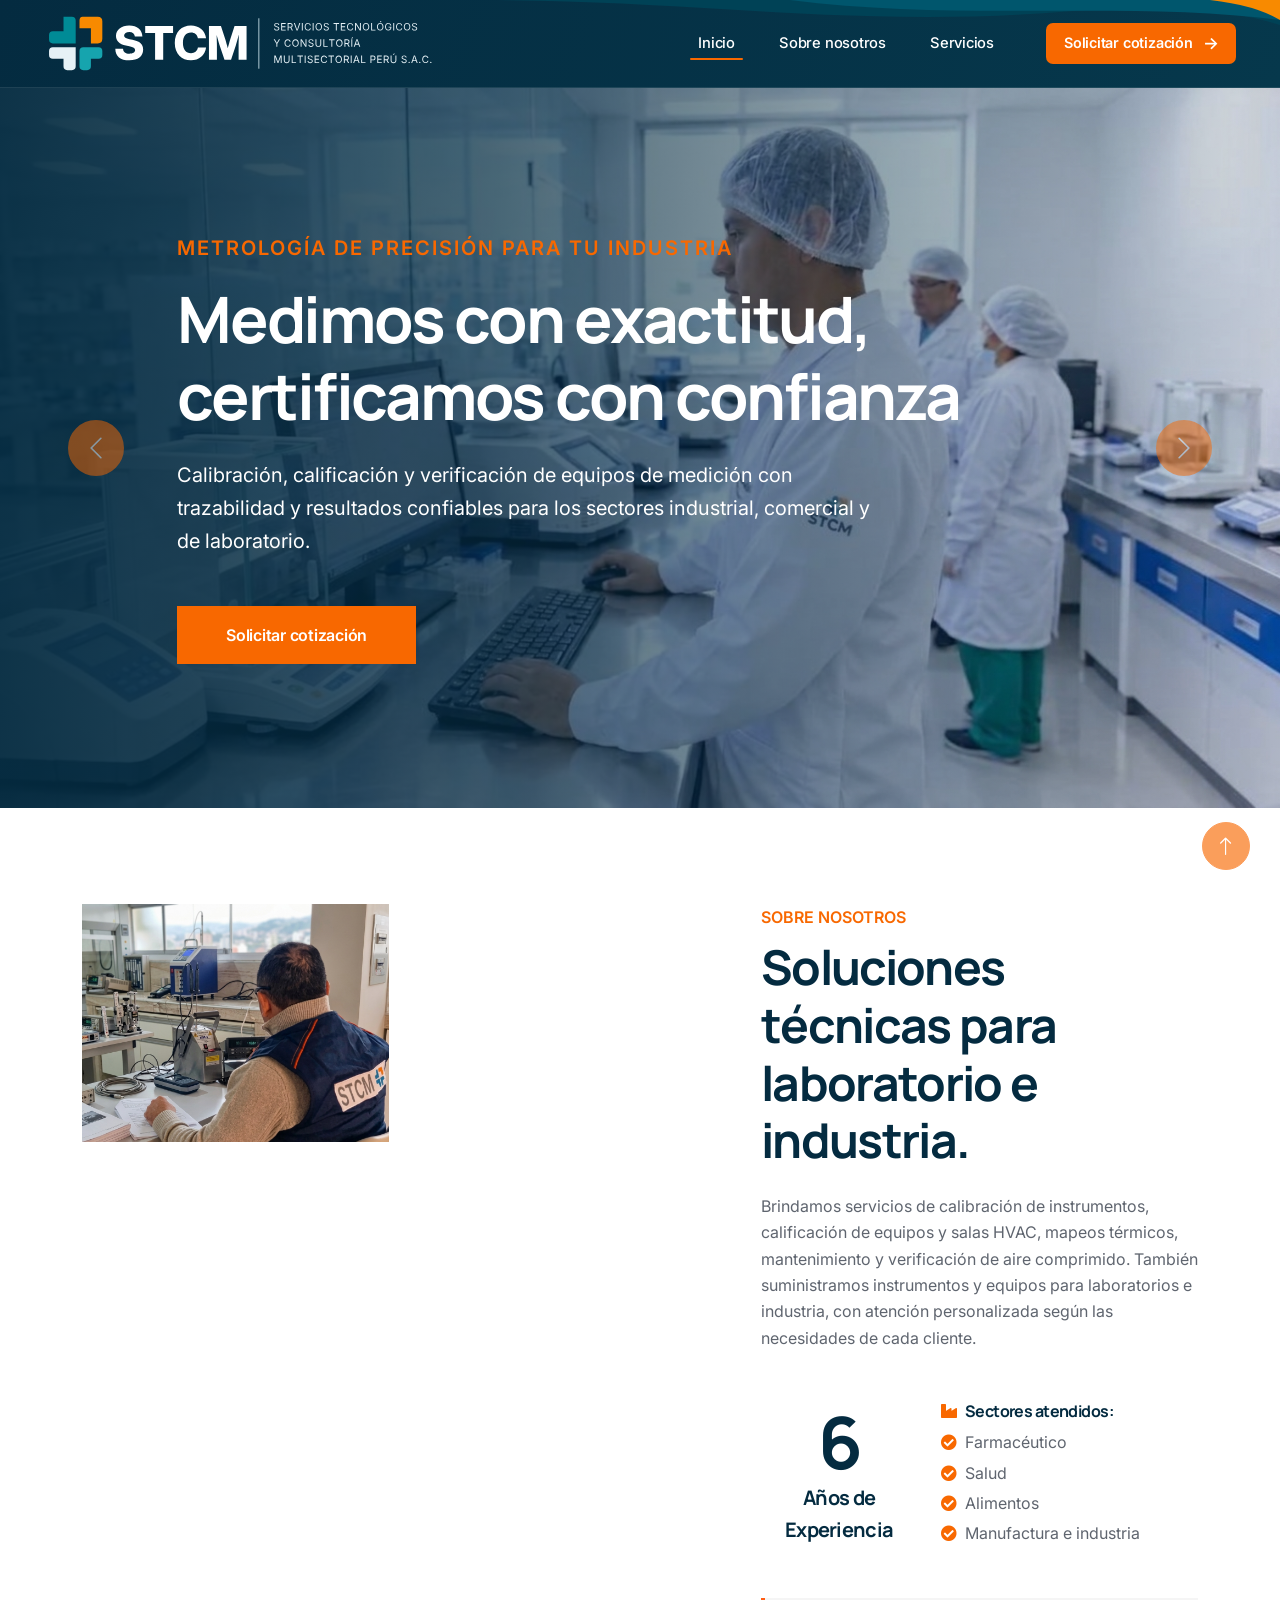
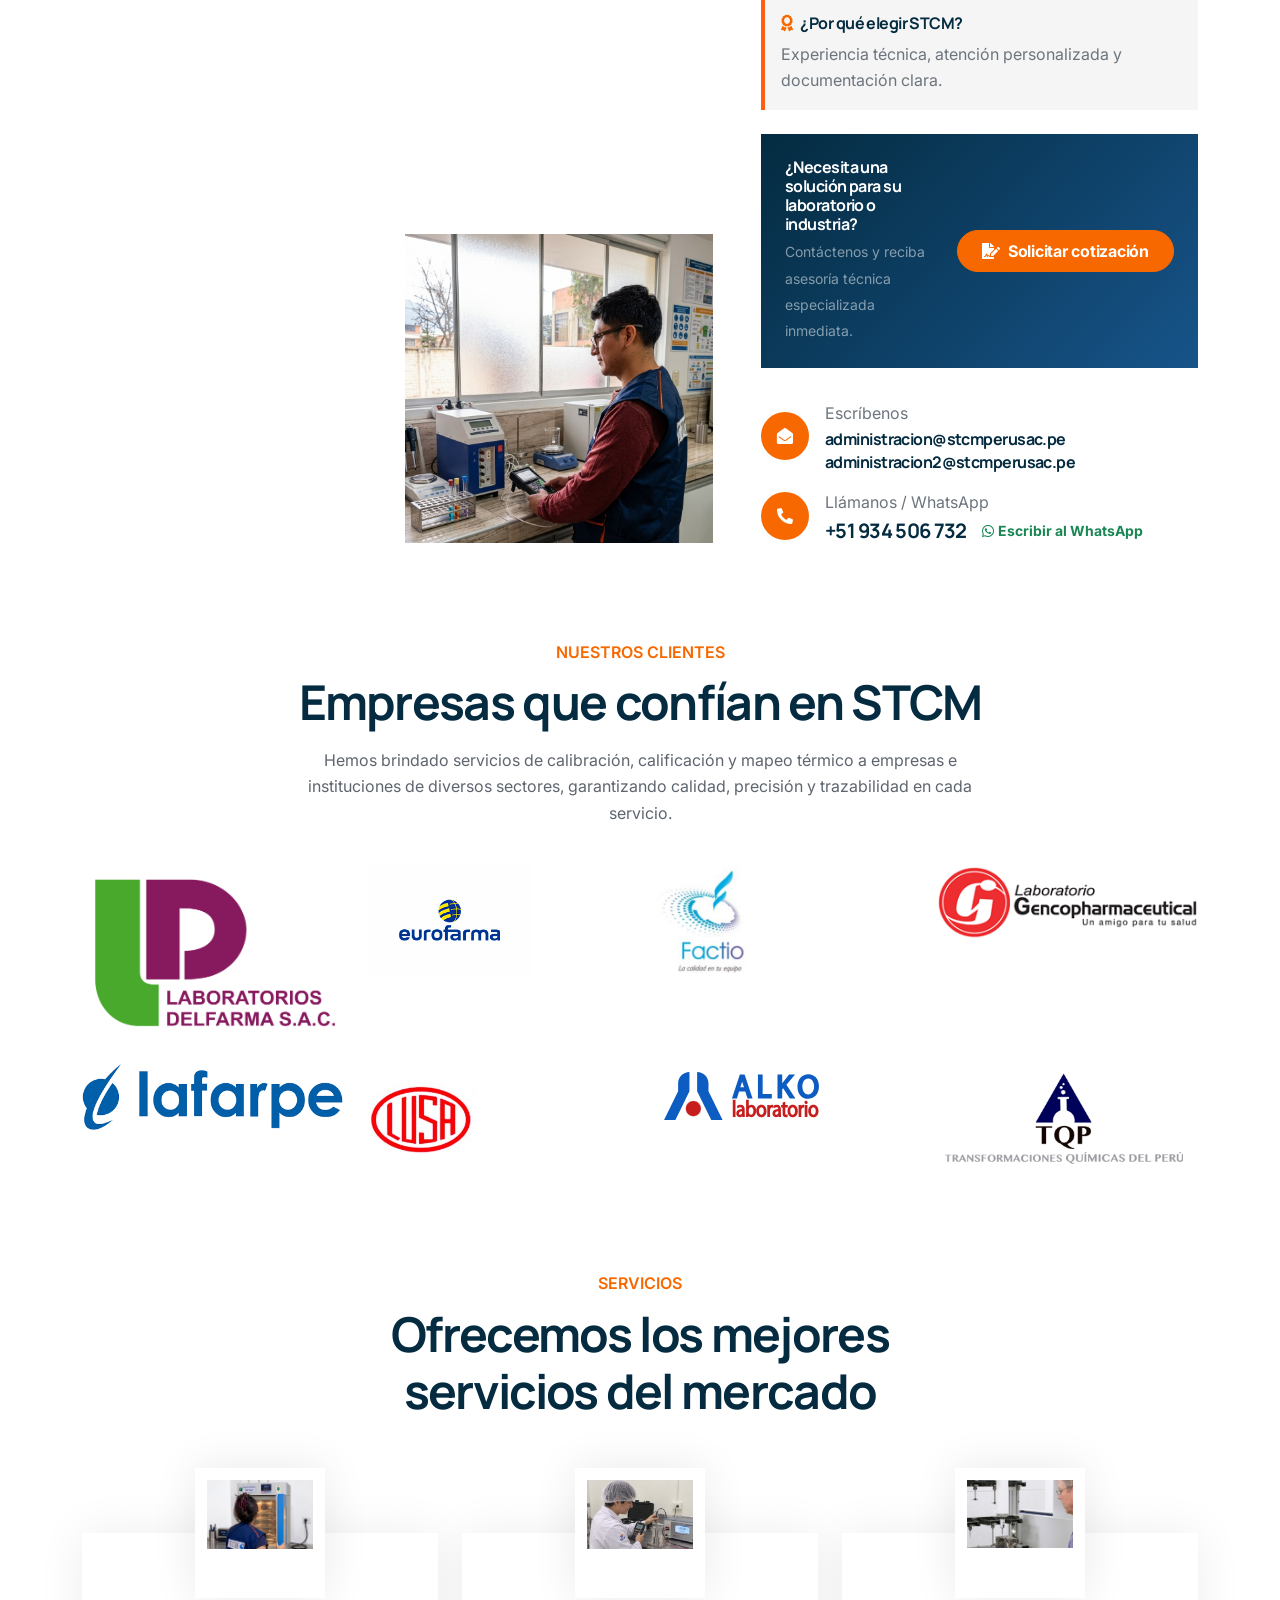
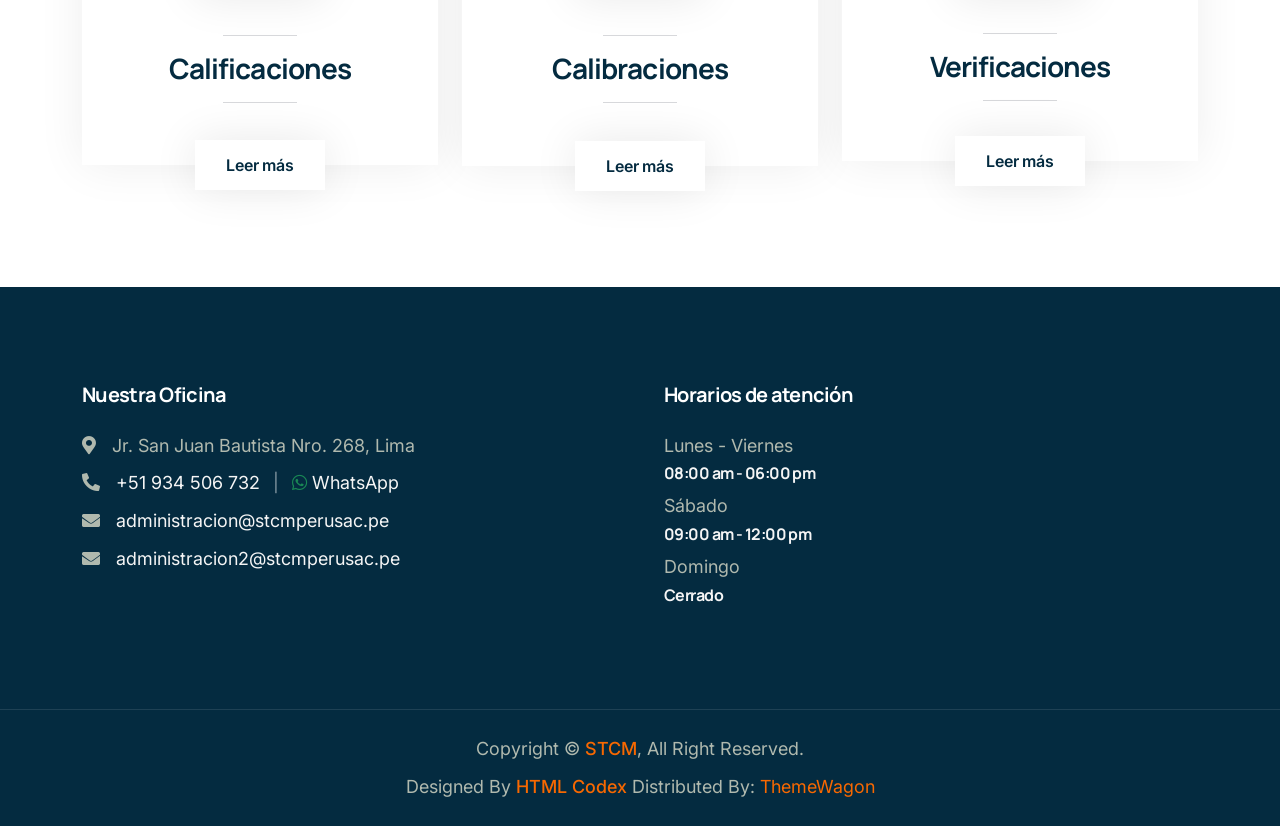
==== commit 13cae65f: "Update index.html" ====
--- a/index.html
+++ b/index.html
@@ -29,7 +29,7 @@
     <link href="assets/vendor/bootstrap/bootstrap.min.css" rel="stylesheet">
 
     <!-- Estilos globales compartidos por todas las páginas -->
-    <link href="assets/css/main.css?v=11" rel="stylesheet">
+    <link href="assets/css/main.css?v=12" rel="stylesheet">
 
     <!-- Estilos exclusivos de esta página -->
     <link href="assets/css/pages/home.css" rel="stylesheet">
--- a/assets/css/main.css
+++ b/assets/css/main.css
@@ -1,4 +1,4 @@
-@import url('https://fonts.googleapis.com/css2?family=Montserrat:wght@700&display=swap');
+@import url('https://fonts.googleapis.com/css2?family=Inter:wght@400;500;600;700&family=Manrope:wght@400;500;600;700;800&family=Montserrat:wght@700&display=swap');
 
 /********** ESTILOS GLOBALES DEL SITIO **********/
 :root {
@@ -963,3 +963,70 @@
         width: min(290px, calc(100vw - 96px));
     }
 }
+/* ========================================
+   STCM - IDENTIDAD TIPOGRÁFICA
+   ======================================== */
+
+:root {
+    --font-body: 'Inter', Arial, sans-serif;
+    --font-heading: 'Manrope', Arial, sans-serif;
+}
+
+/* Texto general */
+
+body {
+    font-family: var(--font-body);
+    font-size: 16px;
+    font-weight: 400;
+    line-height: 1.65;
+}
+
+/* Títulos */
+
+h1, h2, h3, h4, h5, h6,
+.display-1, .display-2, .display-3,
+.display-4, .display-5, .display-6 {
+    font-family: var(--font-heading);
+    font-weight: 700 !important;
+    letter-spacing: -.035em;
+}
+
+/* Párrafos */
+
+p, li {
+    font-family: var(--font-body);
+    font-size: 16px;
+    line-height: 1.65;
+}
+
+/* Menú superior */
+
+.site-navigation .nav-link {
+    font-family: var(--font-body);
+    font-size: .92rem;
+    font-weight: 500;
+    letter-spacing: -.015em;
+}
+
+/* Botones */
+
+.btn,
+.site-navigation .nav-link[href="contact.html"] {
+    font-family: var(--font-body);
+    font-weight: 600;
+    letter-spacing: -.015em;
+}
+
+/* Texto de portada */
+
+#header-carousel .carousel-caption p:not(.text-uppercase) {
+    font-size: 18px;
+    font-weight: 400;
+    line-height: 1.65;
+}
+
+#header-carousel .carousel-caption p.text-uppercase {
+    font-size: .85rem;
+    font-weight: 600;
+    letter-spacing: .10em;
+}
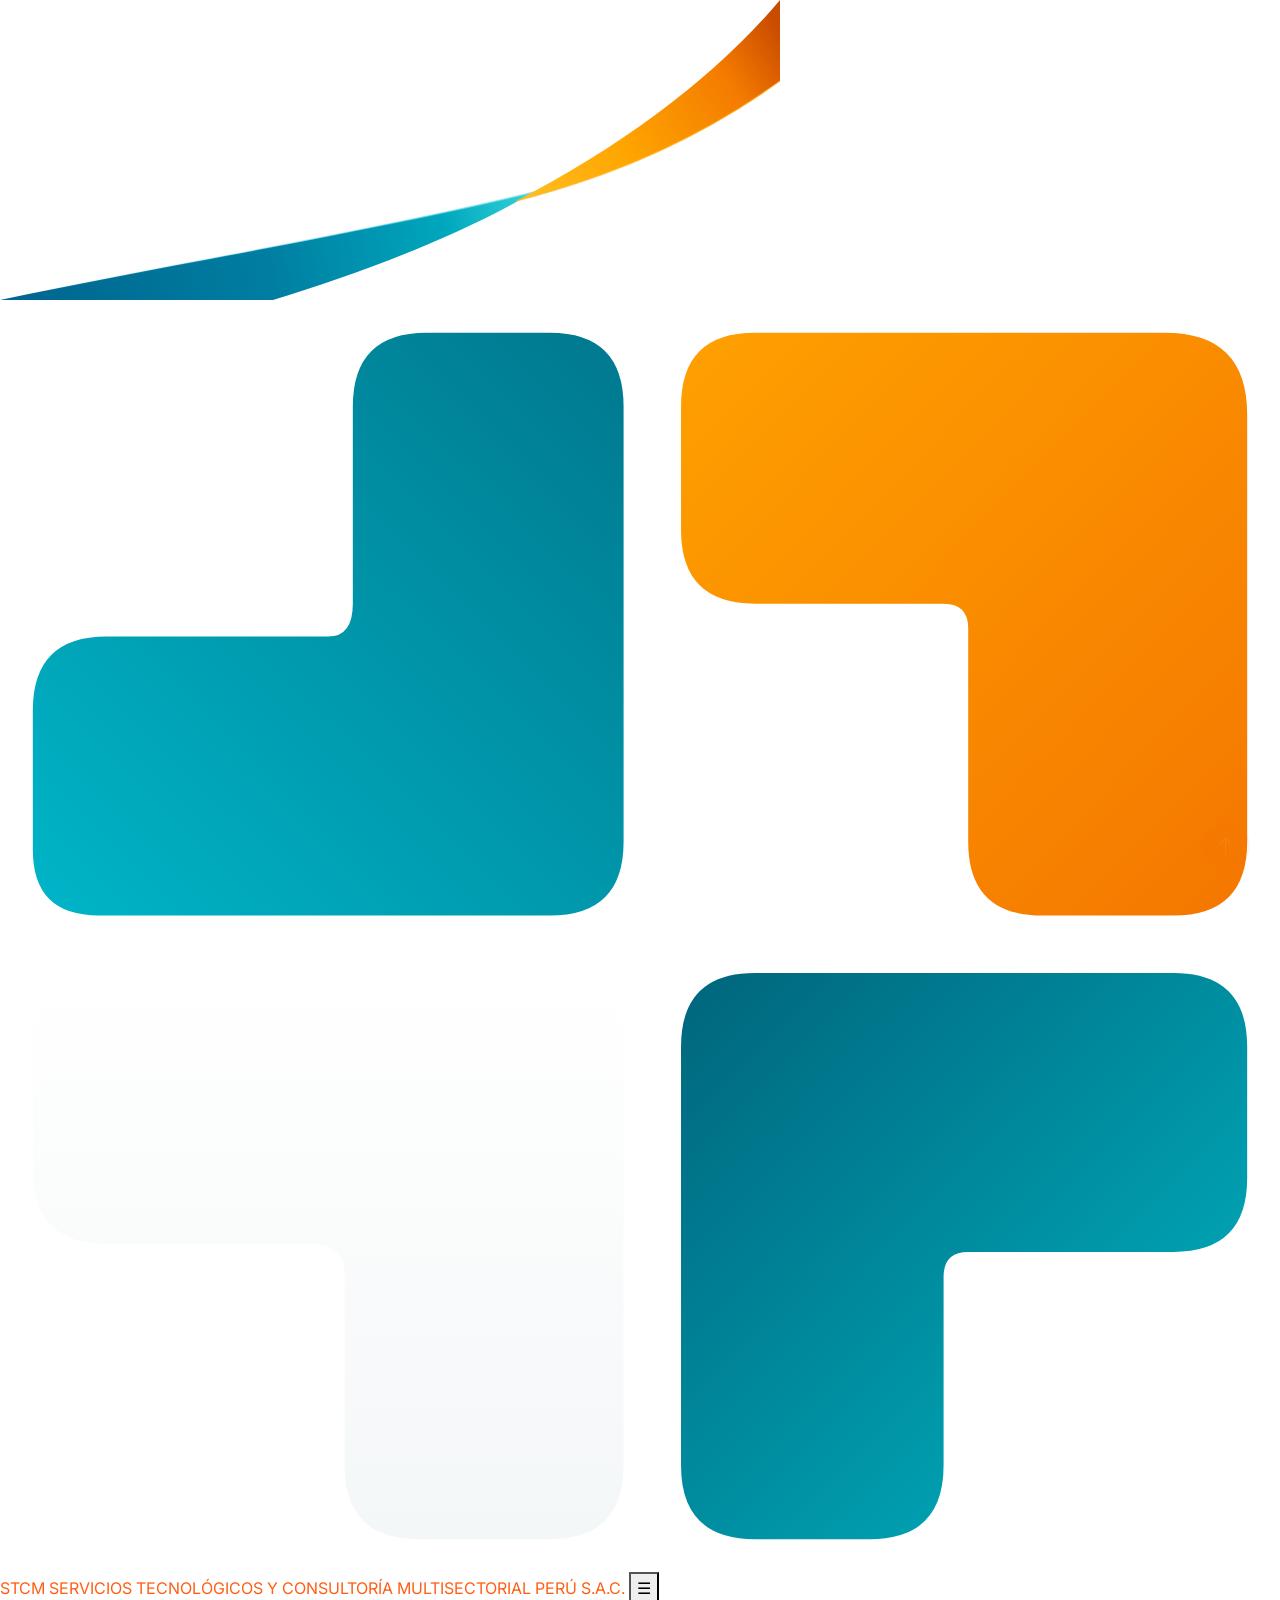
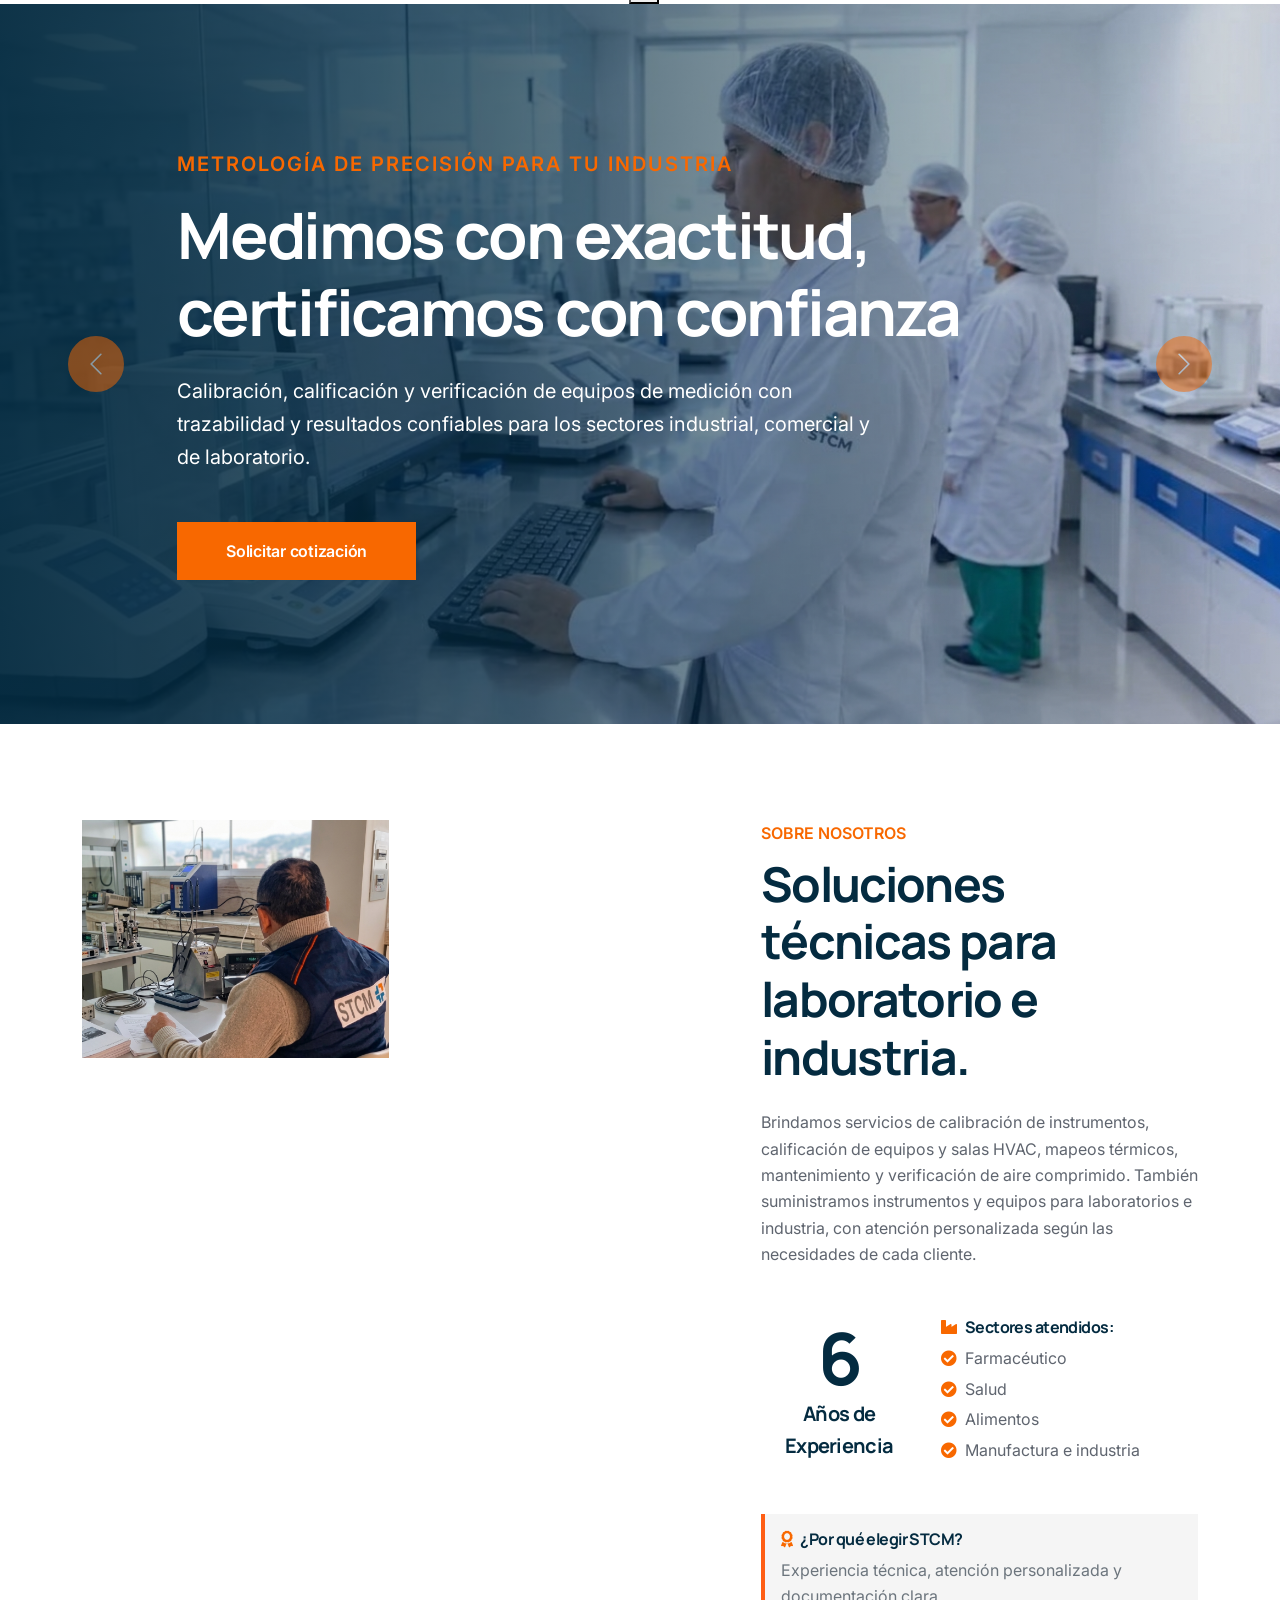
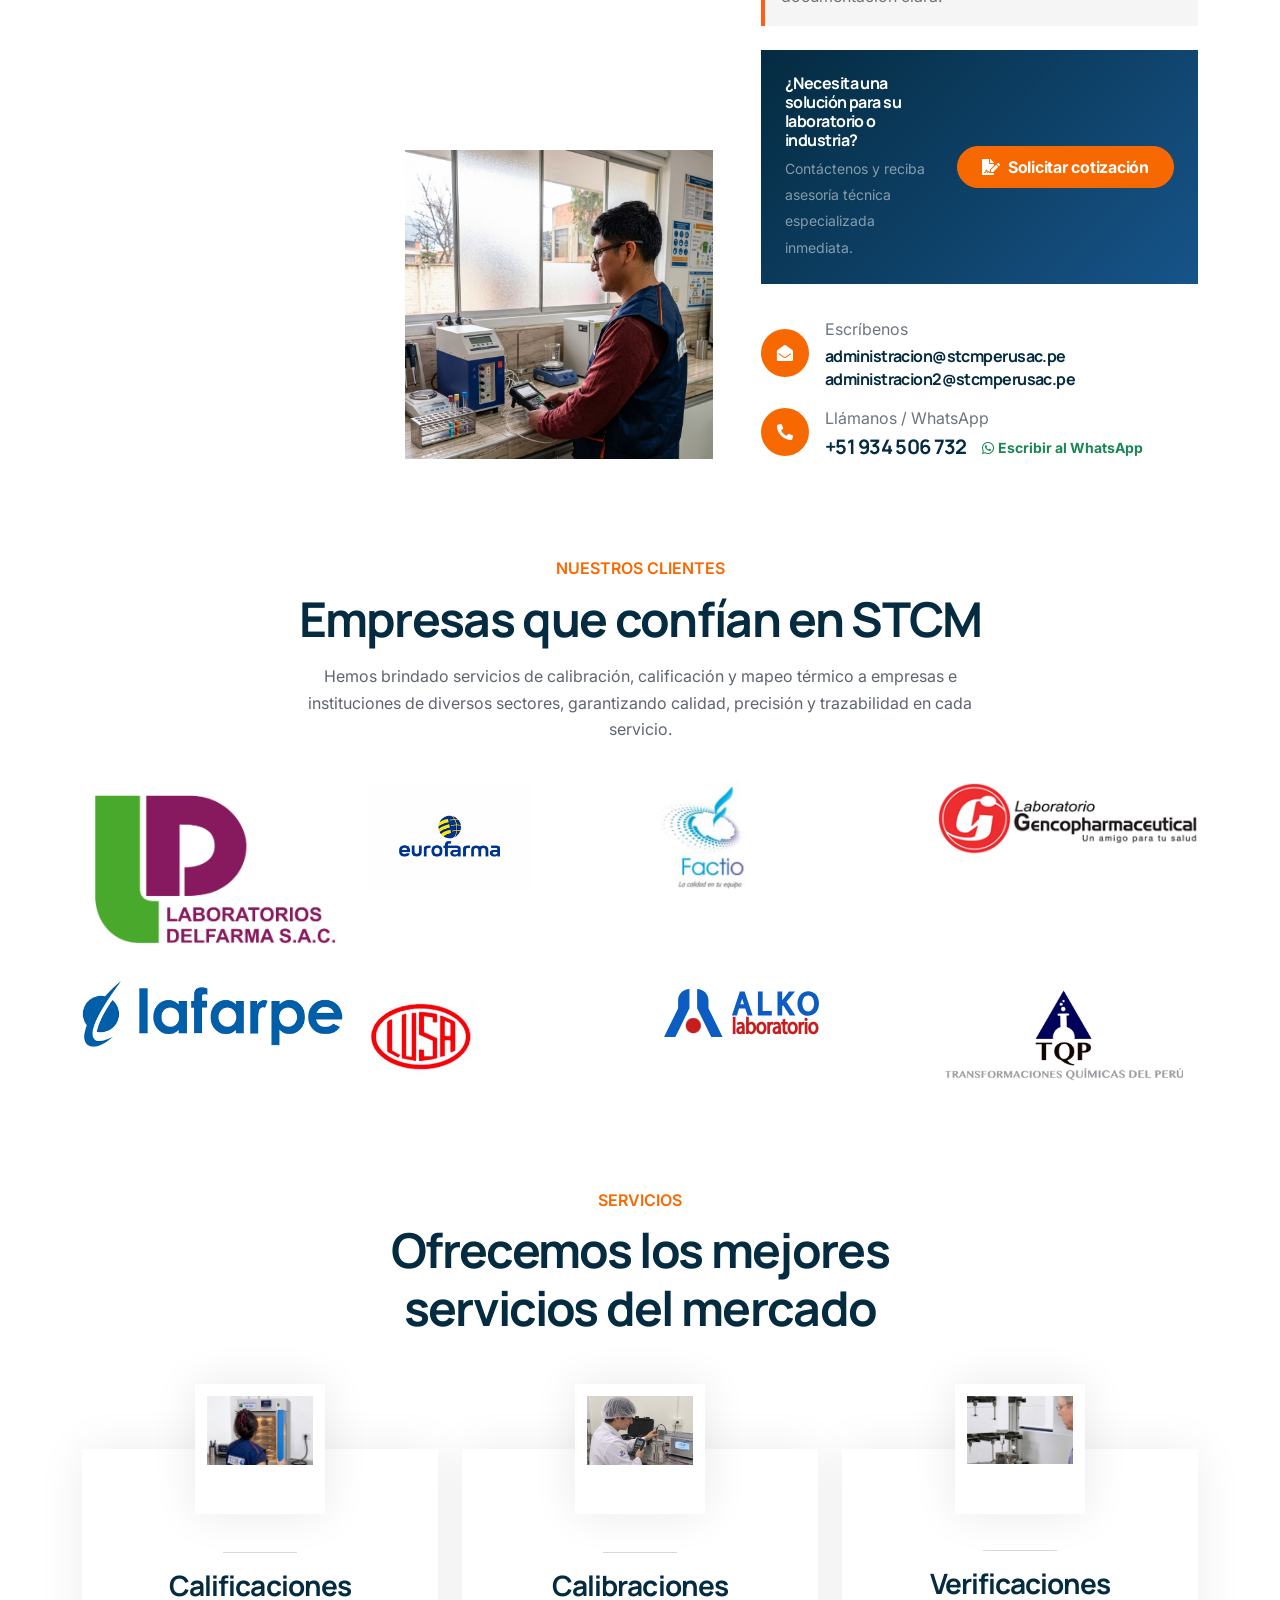
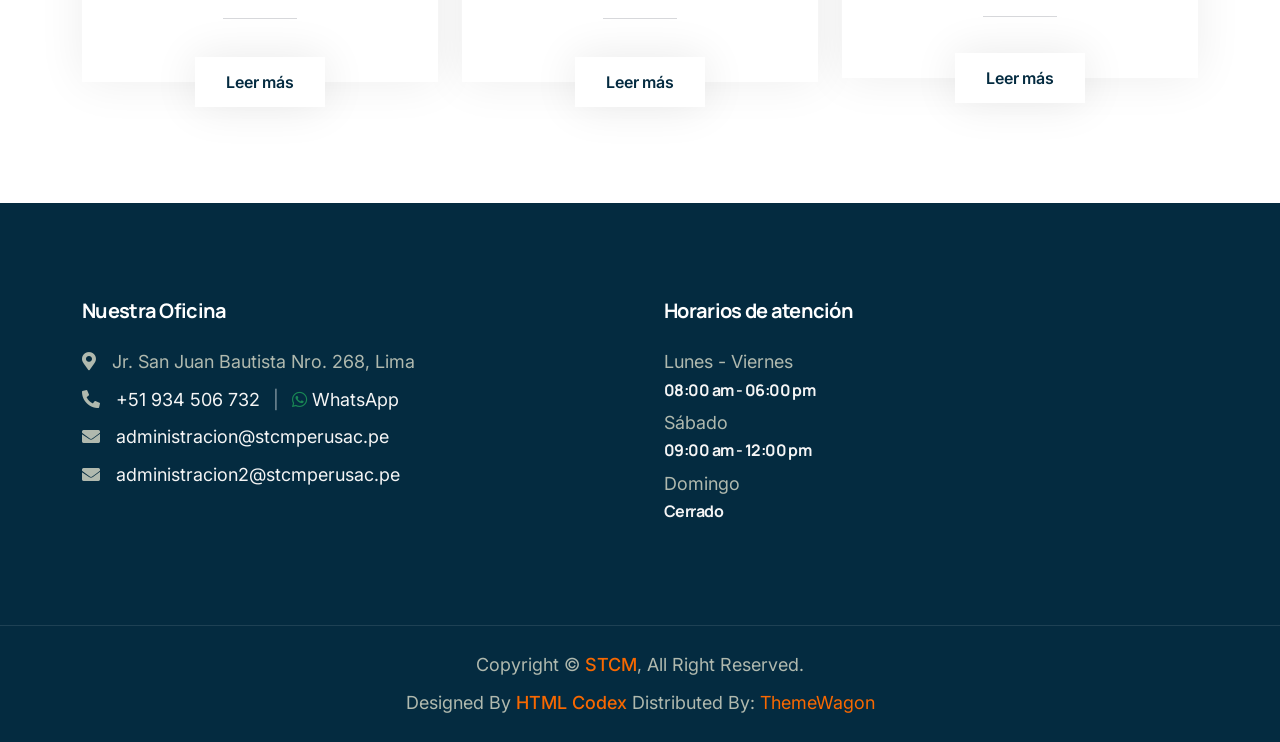
==== commit f72b5751: "Update index.html" ====
--- a/index.html
+++ b/index.html
@@ -46,30 +46,65 @@
 
 
     <!-- Navegación principal: marca, enlaces y llamada a cotización -->
-    <nav class="navbar navbar-expand-lg navbar-light site-header sticky-top">
-        <div class="site-header-inner">
-            <a href="index.html" class="navbar-brand site-brand" aria-label="STCM - Inicio">
-                <img src="assets/images/brand/stcm-logo-header.svg"
-                     class="site-brand-logo"
-                     alt="STCM - Servicios Tecnológicos y Consultoría Multisectorial Perú S.A.C.">
+<header class="stcm-header">
+
+    <img class="stcm-ribbon"
+         src="assets/images/brand/STCM_cinta_transparente.svg"
+         alt="">
+
+    <div class="stcm-inner">
+
+        <a href="index.html" class="stcm-brand">
+
+            <img class="stcm-symbol"
+                 src="assets/images/brand/STCM_isotipo.svg"
+                 alt="">
+
+            <span class="stcm-word">STCM</span>
+
+            <span class="stcm-description">
+                <span>SERVICIOS TECNOLÓGICOS Y CONSULTORÍA</span>
+                <span>MULTISECTORIAL PERÚ S.A.C.</span>
+            </span>
+
+        </a>
+
+        <button class="stcm-toggle"
+                type="button"
+                data-bs-toggle="collapse"
+                data-bs-target="#stcmMenu"
+                aria-controls="stcmMenu"
+                aria-expanded="false"
+                aria-label="Abrir menú">
+            ☰
+        </button>
+
+        <nav class="stcm-menu collapse" id="stcmMenu">
+
+            <a href="index.html" class="active">Inicio</a>
+
+            <a href="about.html">Sobre nosotros</a>
+
+            <a href="service.html">Servicios</a>
+
+            <a href="contact.html" class="stcm-cta">
+                <span>Solicitar cotización</span>
+                <svg viewBox="0 0 24 24"
+                     fill="none"
+                     stroke="currentColor"
+                     stroke-width="2"
+                     stroke-linecap="round"
+                     stroke-linejoin="round"
+                     aria-hidden="true">
+                    <path d="M3 12h17m-6-6 6 6-6 6"/>
+                </svg>
             </a>
 
-            <button type="button" class="navbar-toggler site-menu-toggle" data-bs-toggle="collapse"
-                data-bs-target="#navbarCollapse" aria-controls="navbarCollapse" aria-expanded="false"
-                aria-label="Abrir menú de navegación">
-                <span class="navbar-toggler-icon"></span>
-            </button>
-
-            <div class="collapse navbar-collapse site-navigation" id="navbarCollapse">
-                <div class="navbar-nav ms-auto">
-                <a href="index.html" class="nav-item nav-link active" aria-current="page">Inicio</a>
-                <a href="about.html" class="nav-item nav-link">Sobre nosotros</a>
-                <a href="service.html" class="nav-item nav-link">Servicios</a>
-                <a href="contact.html" class="nav-item nav-link">Solicitar cotización</a>
-                </div>
-            </div>
-        </div>
-    </nav>
+        </nav>
+
+    </div>
+
+</header>
     <!-- Fin de la navegación principal -->
 
 
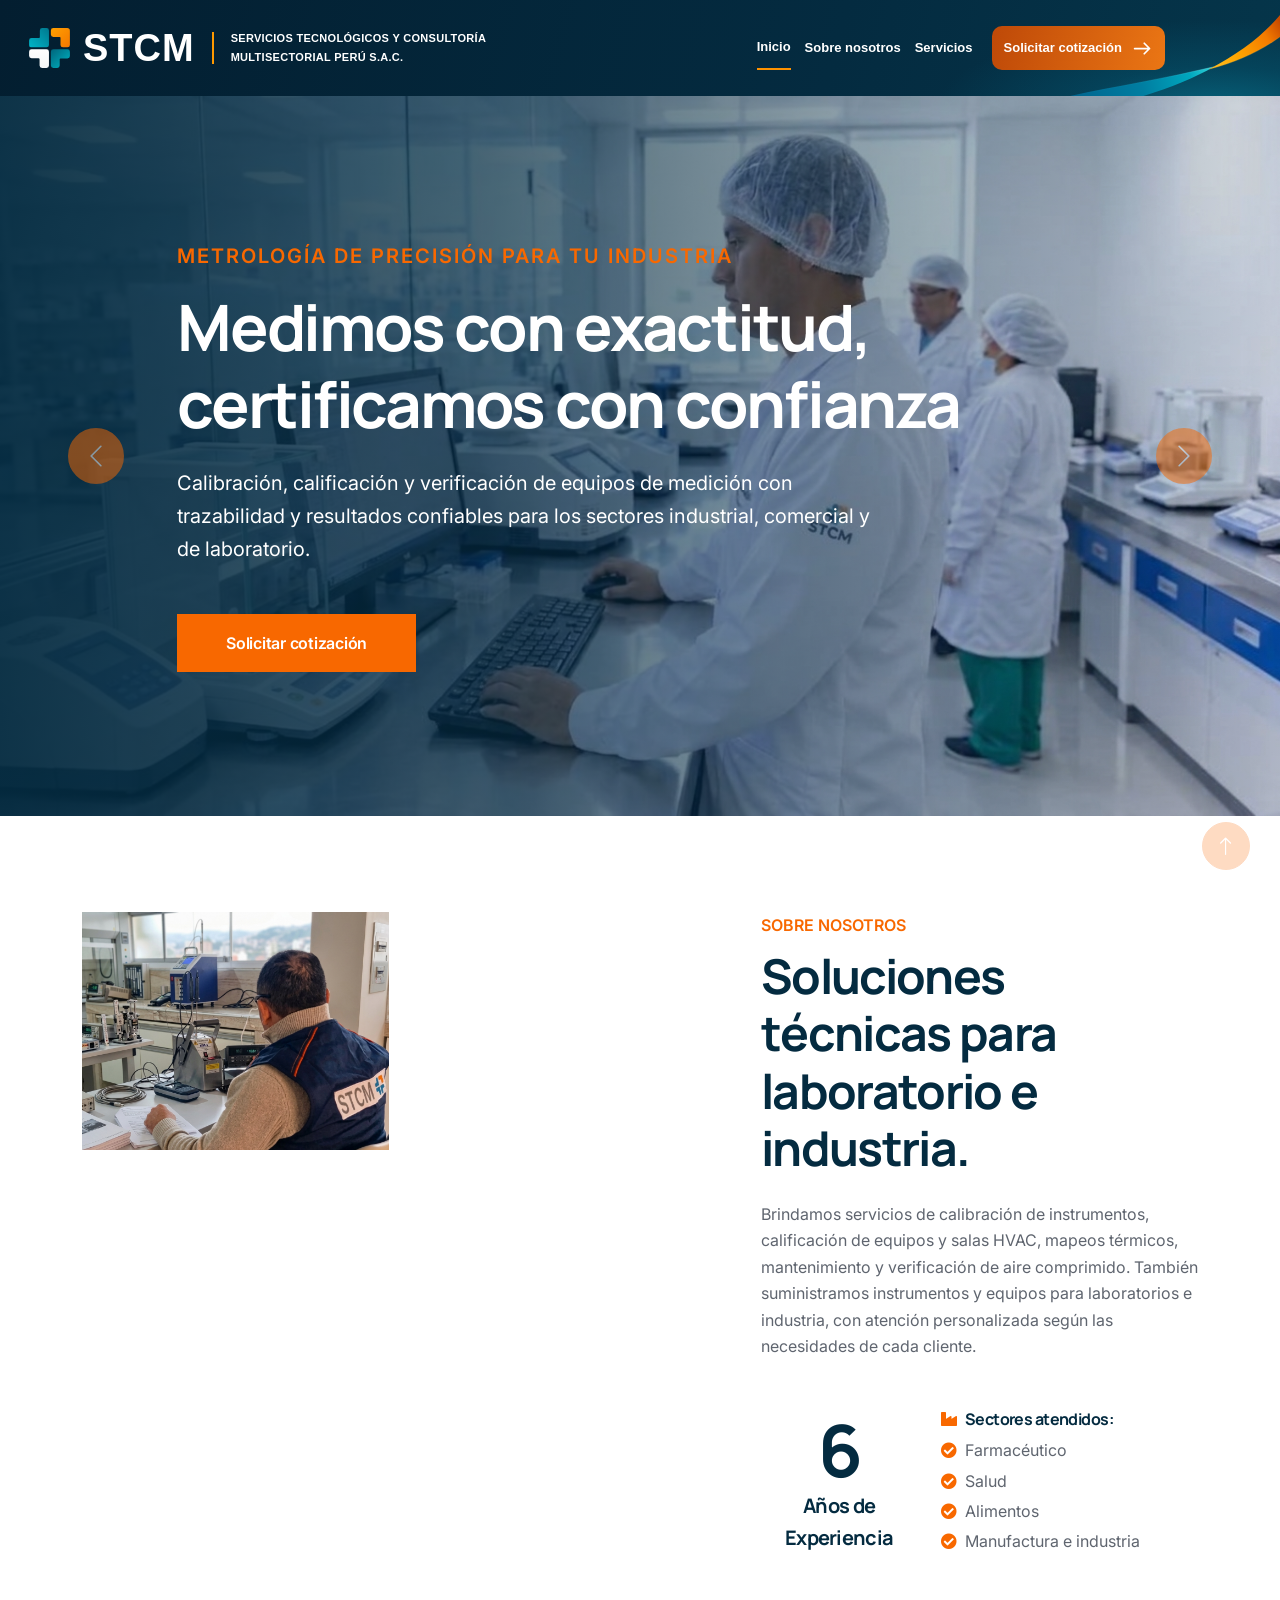
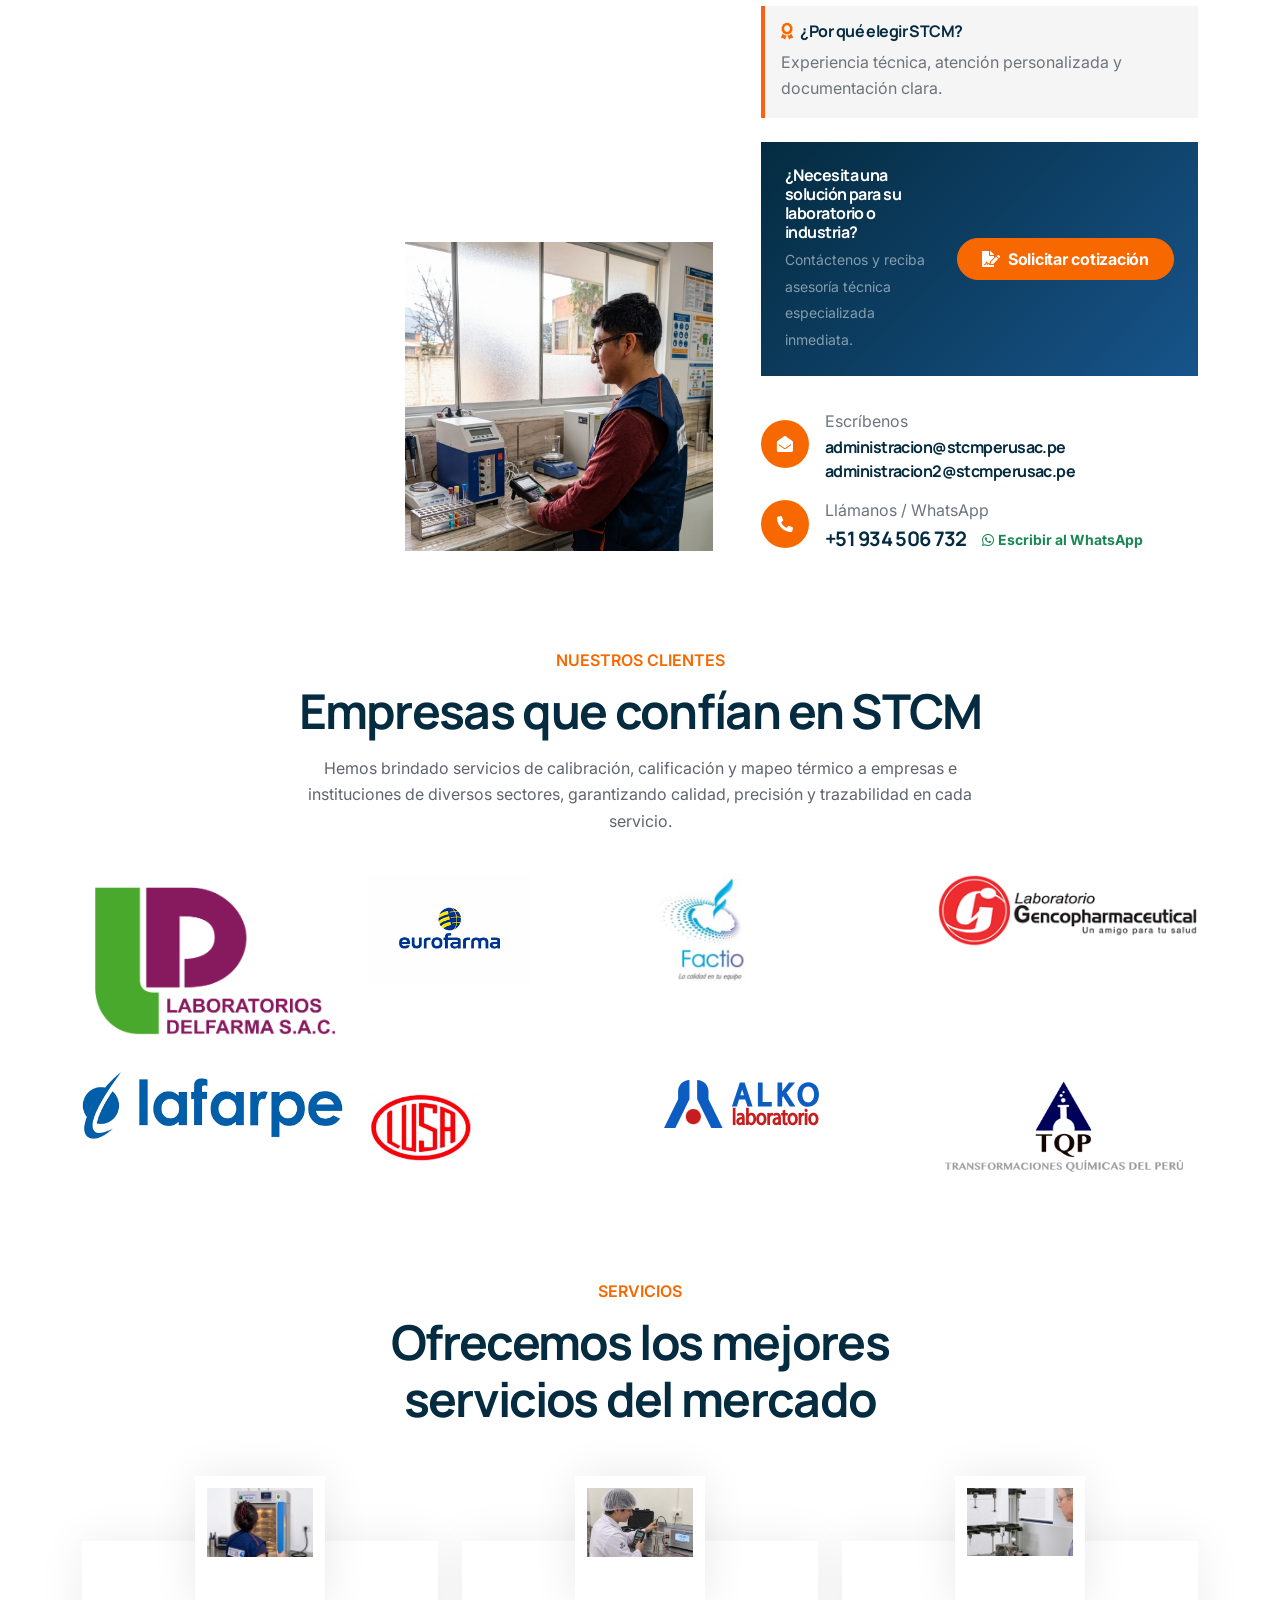
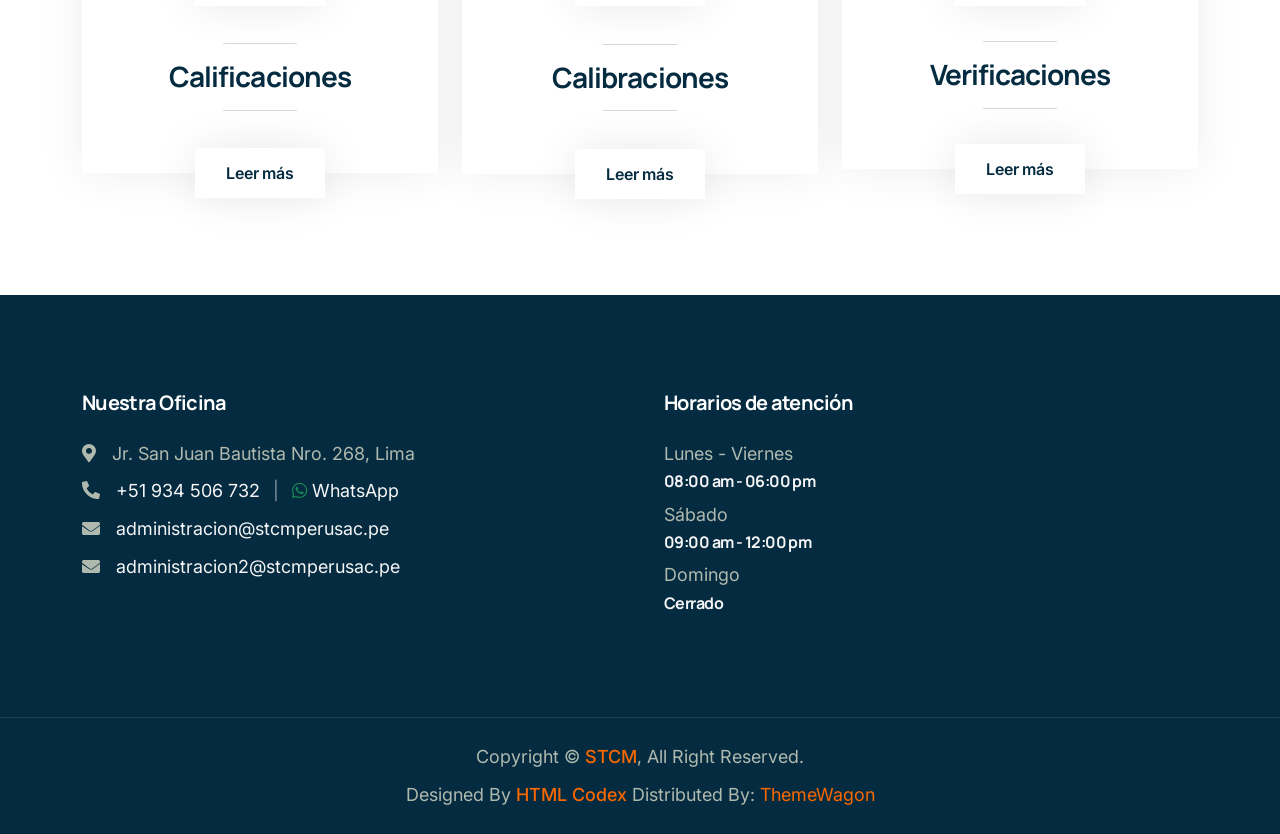
==== commit 41ccef4c: "Update index.html" ====
--- a/index.html
+++ b/index.html
@@ -29,7 +29,7 @@
     <link href="assets/vendor/bootstrap/bootstrap.min.css" rel="stylesheet">
 
     <!-- Estilos globales compartidos por todas las páginas -->
-    <link href="assets/css/main.css?v=12" rel="stylesheet">
+    <link href="assets/css/main.css?v=13" rel="stylesheet">
 
     <!-- Estilos exclusivos de esta página -->
     <link href="assets/css/pages/home.css" rel="stylesheet">
--- a/assets/css/main.css
+++ b/assets/css/main.css
@@ -1030,3 +1030,322 @@
     font-weight: 600;
     letter-spacing: .10em;
 }
+/* ========================================
+   STCM - ENCABEZADO CORPORATIVO V5
+   ======================================== */
+
+.stcm-header {
+    position: sticky;
+    top: 0;
+    z-index: 1030;
+    isolation: isolate;
+    overflow: hidden;
+    min-height: 96px;
+    background: linear-gradient(
+        105deg,
+        #031E30,
+        #042B40 65%,
+        #05354A
+    );
+}
+
+/* Iluminación ambiental */
+
+.stcm-header::before {
+    content: "";
+    position: absolute;
+    z-index: -1;
+    inset: 0;
+    background: radial-gradient(
+        ellipse 340px 110px
+        at calc(100% - 66px) 115%,
+        #087D98A0 0%,
+        #05637E55 40%,
+        transparent 82%
+    );
+    pointer-events: none;
+}
+
+/* Cinta original */
+
+.stcm-ribbon {
+    position: absolute;
+    right: 0;
+    bottom: 0;
+    width: 250px;
+    height: auto;
+    z-index: -1;
+    pointer-events: none;
+}
+
+/* Distribución general */
+
+.stcm-inner {
+    display: flex;
+    align-items: center;
+    justify-content: space-between;
+    gap: 22px;
+    padding: 15px 155px 15px 28px;
+    min-height: 96px;
+}
+
+/* Identidad corporativa */
+
+.stcm-brand {
+    display: flex;
+    align-items: center;
+    gap: 12px;
+    flex-shrink: 0;
+    color: #FFFFFF !important;
+    text-decoration: none !important;
+}
+
+.stcm-symbol {
+    width: 52px;
+    height: 52px;
+    object-fit: contain;
+}
+
+.stcm-word {
+    font-family: Arial, sans-serif;
+    font-size: 46px;
+    font-weight: 900;
+    letter-spacing: 1px;
+    line-height: 1;
+}
+
+.stcm-description {
+    display: grid;
+    gap: 6px;
+    border-left: 2px solid #FF9900;
+    padding-left: 17px;
+    margin-left: 5px;
+    white-space: nowrap;
+}
+
+.stcm-description span {
+    font-family: Arial, sans-serif;
+    font-size: 13px;
+    font-weight: 700;
+    letter-spacing: .45px;
+    line-height: 1.22;
+    color: #FFFFFF;
+}
+
+/* Navegación */
+
+.stcm-menu {
+    display: flex;
+    align-items: center;
+    gap: 25px;
+    white-space: nowrap;
+}
+
+.stcm-menu a {
+    font-family: Arial, sans-serif;
+    font-size: 14px;
+    font-weight: 600;
+    color: #FFFFFF;
+    text-decoration: none;
+    padding: 10px 0;
+}
+
+.stcm-menu a.active {
+    border-bottom: 2px solid #FF9200;
+}
+
+.stcm-menu a:hover {
+    color: #FFBF85;
+}
+
+/* Botón naranja mineral */
+
+.stcm-menu a.stcm-cta {
+    display: inline-flex;
+    align-items: center;
+    justify-content: space-between;
+    gap: 18px;
+    padding: 13px 17px;
+    margin-left: 5px;
+    border-radius: 10px;
+    background: linear-gradient(
+        105deg, #BE4908, #EB7614
+    );
+    color: #FFFFFF;
+    box-shadow: none;
+}
+
+.stcm-menu a.stcm-cta:hover {
+    background: linear-gradient(
+        105deg, #A83F06, #D9640C
+    );
+}
+
+.stcm-cta svg {
+    width: 21px;
+    height: 21px;
+    flex: none;
+}
+
+/* Menú móvil */
+
+.stcm-toggle {
+    display: none;
+    background: transparent;
+    color: #FFFFFF;
+    border: 1px solid #FFFFFF66;
+    border-radius: 6px;
+    font-size: 23px;
+    padding: 4px 12px;
+}
+
+/* Pantallas grandes */
+
+@media (min-width: 1600px) {
+    .stcm-inner {
+        padding-left: 55px;
+        padding-right: 175px;
+        gap: 32px;
+    }
+
+    .stcm-description span {
+        font-size: 16px;
+    }
+
+    .stcm-word {
+        font-size: 52px;
+    }
+
+    .stcm-symbol {
+        width: 58px;
+        height: 58px;
+    }
+
+    .stcm-menu {
+        gap: 32px;
+    }
+}
+
+/* Escritorio */
+
+@media (min-width: 1251px) {
+    .stcm-menu.collapse {
+        display: flex !important;
+    }
+}
+
+/* Laptops */
+
+@media (max-width: 1450px) {
+    .stcm-inner {
+        padding-right: 115px;
+        gap: 16px;
+    }
+
+    .stcm-ribbon {
+        width: 210px;
+    }
+
+    .stcm-word {
+        font-size: 38px;
+    }
+
+    .stcm-symbol {
+        width: 43px;
+        height: 43px;
+    }
+
+    .stcm-description span {
+        font-size: 11px;
+        letter-spacing: .3px;
+    }
+
+    .stcm-menu {
+        gap: 14px;
+    }
+
+    .stcm-menu a {
+        font-size: 13px;
+    }
+
+    .stcm-menu a.stcm-cta {
+        gap: 10px;
+        padding: 11px 12px;
+    }
+}
+
+/* Tablets */
+
+@media (max-width: 1250px) {
+    .stcm-inner {
+        flex-wrap: wrap;
+        padding: 13px 22px;
+        min-height: 82px;
+    }
+
+    .stcm-ribbon {
+        width: 150px;
+        opacity: .65;
+    }
+
+    .stcm-toggle {
+        display: block;
+        margin-right: 35px;
+    }
+
+    .stcm-menu {
+        flex-basis: 100%;
+        flex-direction: column;
+        align-items: stretch;
+        padding: 12px 0;
+        gap: 8px;
+    }
+
+    .stcm-menu:not(.show):not(.collapsing) {
+        display: none;
+    }
+
+    .stcm-menu a {
+        padding: 12px;
+        text-align: center;
+    }
+
+    .stcm-menu a.stcm-cta {
+        margin: 0;
+        justify-content: center;
+    }
+
+    .stcm-header::before {
+        opacity: .6;
+    }
+}
+
+/* Celulares */
+
+@media (max-width: 600px) {
+    .stcm-description {
+        display: none;
+    }
+
+    .stcm-word {
+        font-size: 36px;
+    }
+
+    .stcm-symbol {
+        width: 42px;
+        height: 42px;
+    }
+
+    .stcm-inner {
+        min-height: 74px;
+        padding: 12px 16px;
+    }
+
+    .stcm-ribbon {
+        width: 105px;
+    }
+
+    .stcm-toggle {
+        margin-right: 18px;
+    }
+}
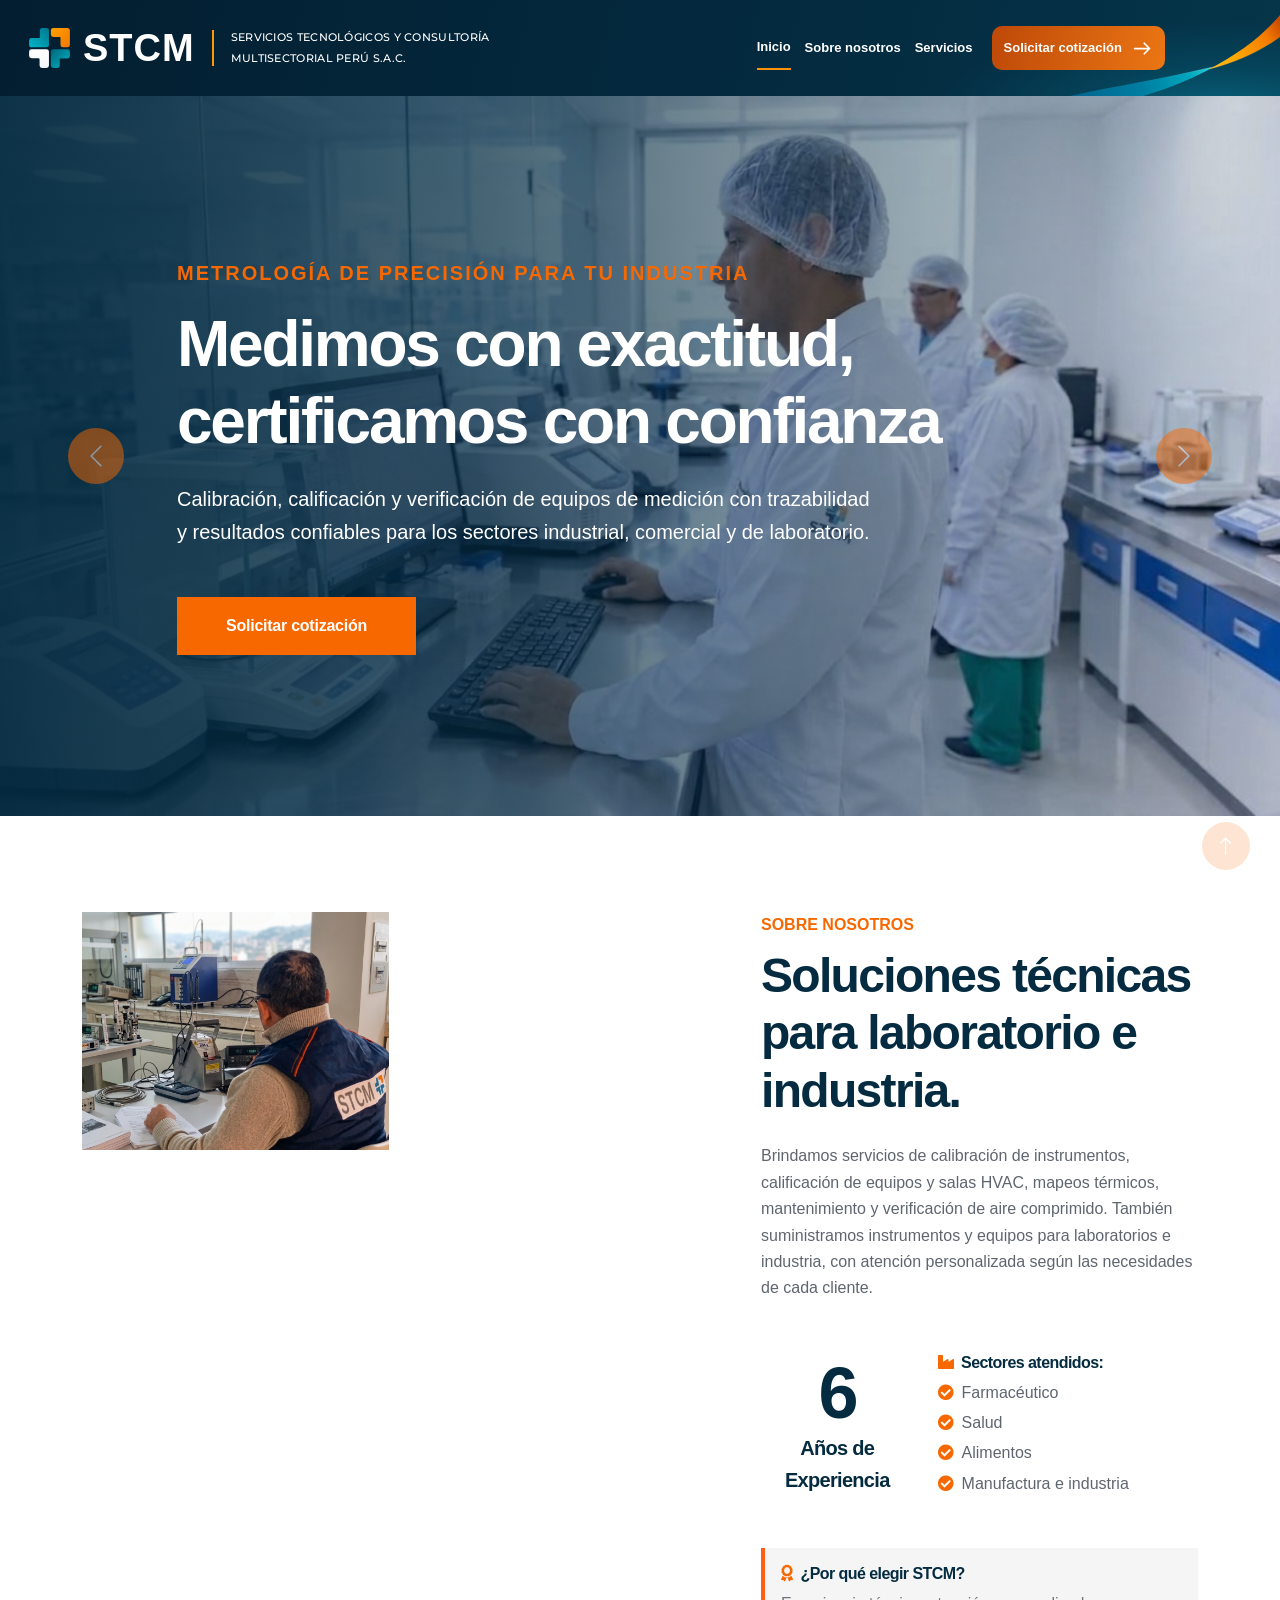
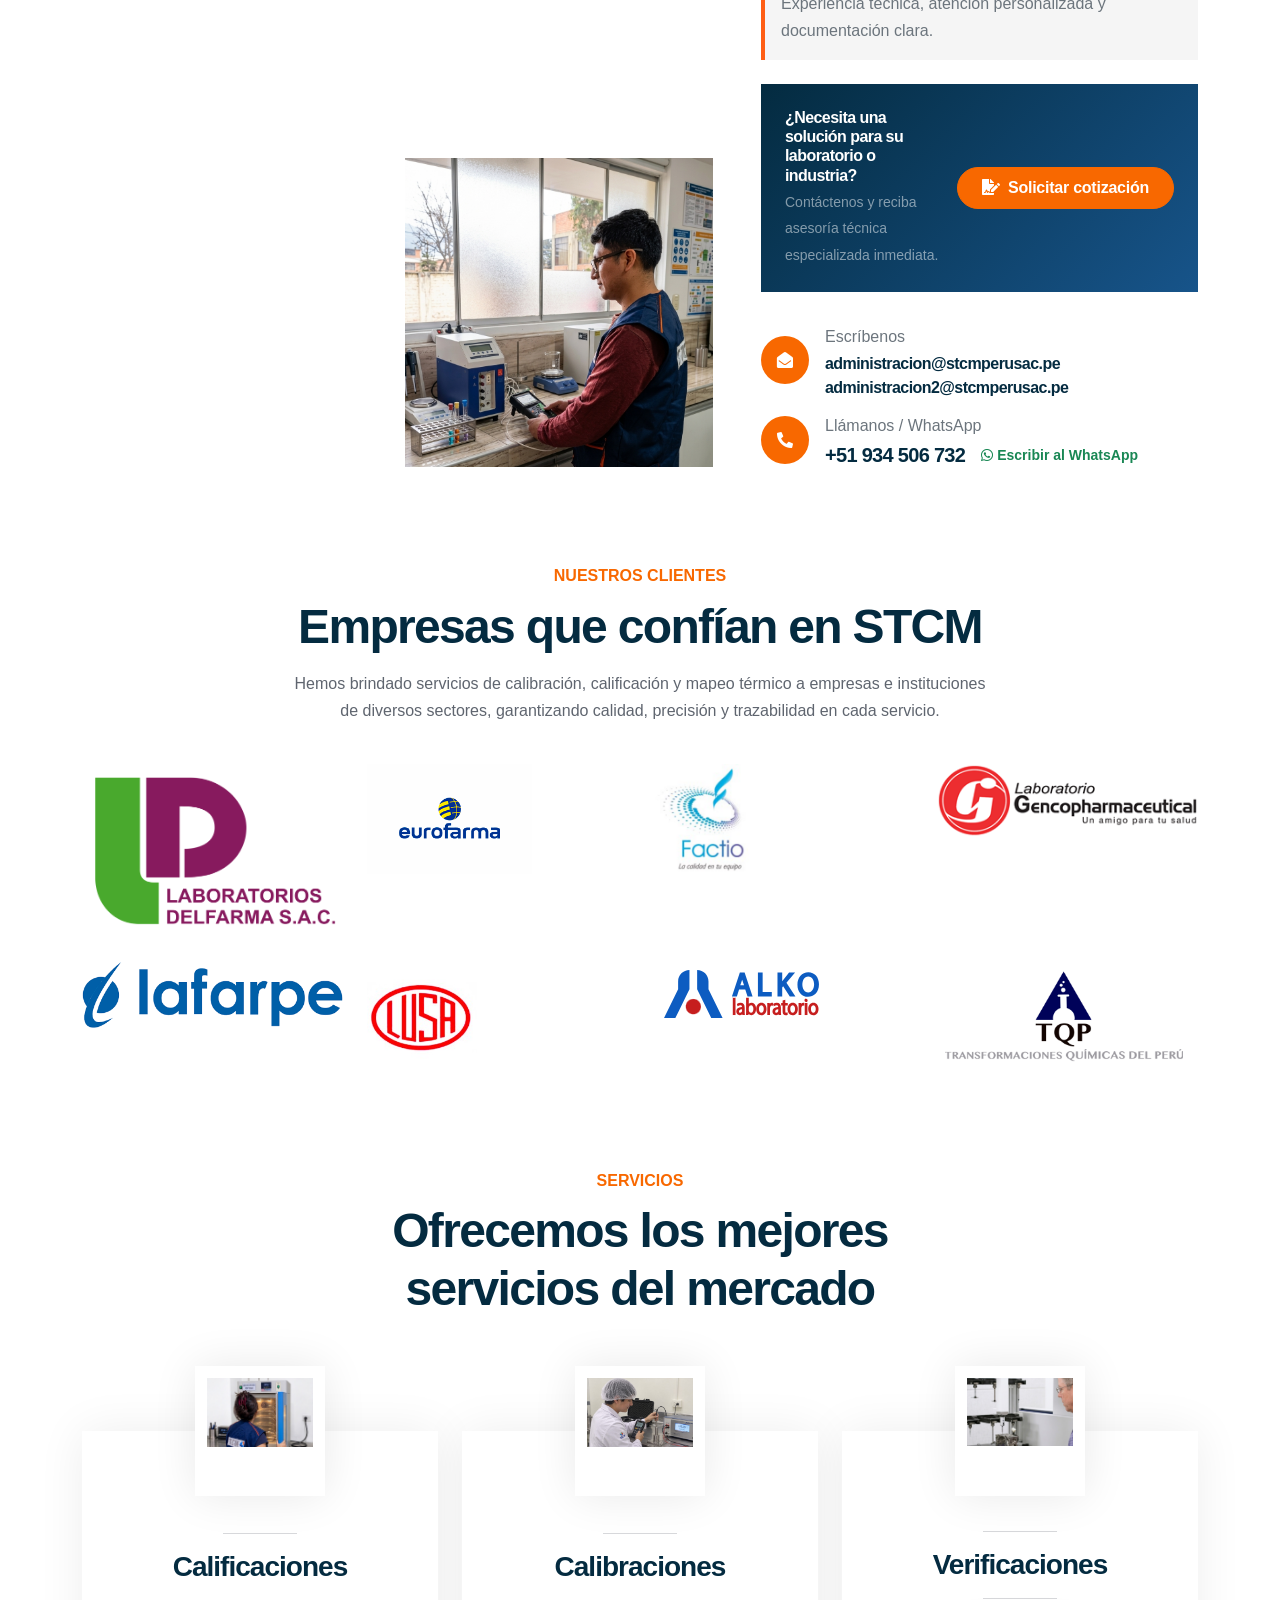
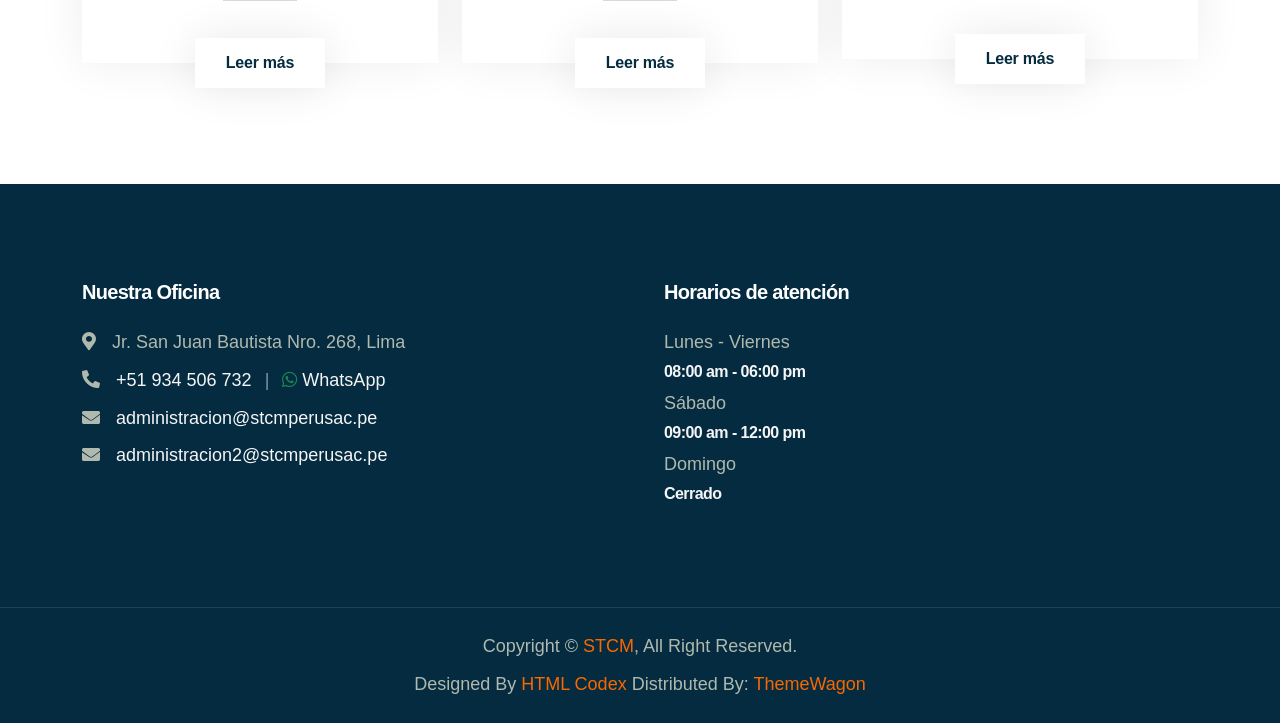
==== commit 75297352: "Update index.html" ====
--- a/index.html
+++ b/index.html
@@ -29,7 +29,7 @@
     <link href="assets/vendor/bootstrap/bootstrap.min.css" rel="stylesheet">
 
     <!-- Estilos globales compartidos por todas las páginas -->
-    <link href="assets/css/main.css?v=13" rel="stylesheet">
+    <link href="assets/css/main.css?v=14" rel="stylesheet">
 
     <!-- Estilos exclusivos de esta página -->
     <link href="assets/css/pages/home.css" rel="stylesheet">
--- a/assets/css/main.css
+++ b/assets/css/main.css
@@ -1,5 +1,4 @@
-@import url('https://fonts.googleapis.com/css2?family=Inter:wght@400;500;600;700&family=Manrope:wght@400;500;600;700;800&family=Montserrat:wght@700&display=swap');
-
+@import url('https://fonts.googleapis.com/css2?family=Montserrat:wght@400;500;600&display=swap');
 /********** ESTILOS GLOBALES DEL SITIO **********/
 :root {
     --primary: #F86800;
@@ -1124,11 +1123,11 @@
 }
 
 .stcm-description span {
-    font-family: Arial, sans-serif;
+    font-family: 'Montserrat', Arial, sans-serif;
     font-size: 13px;
-    font-weight: 700;
-    letter-spacing: .45px;
-    line-height: 1.22;
+    font-weight: 500;
+    letter-spacing: 1.2px;
+    line-height: 1.35;
     color: #FFFFFF;
 }
 
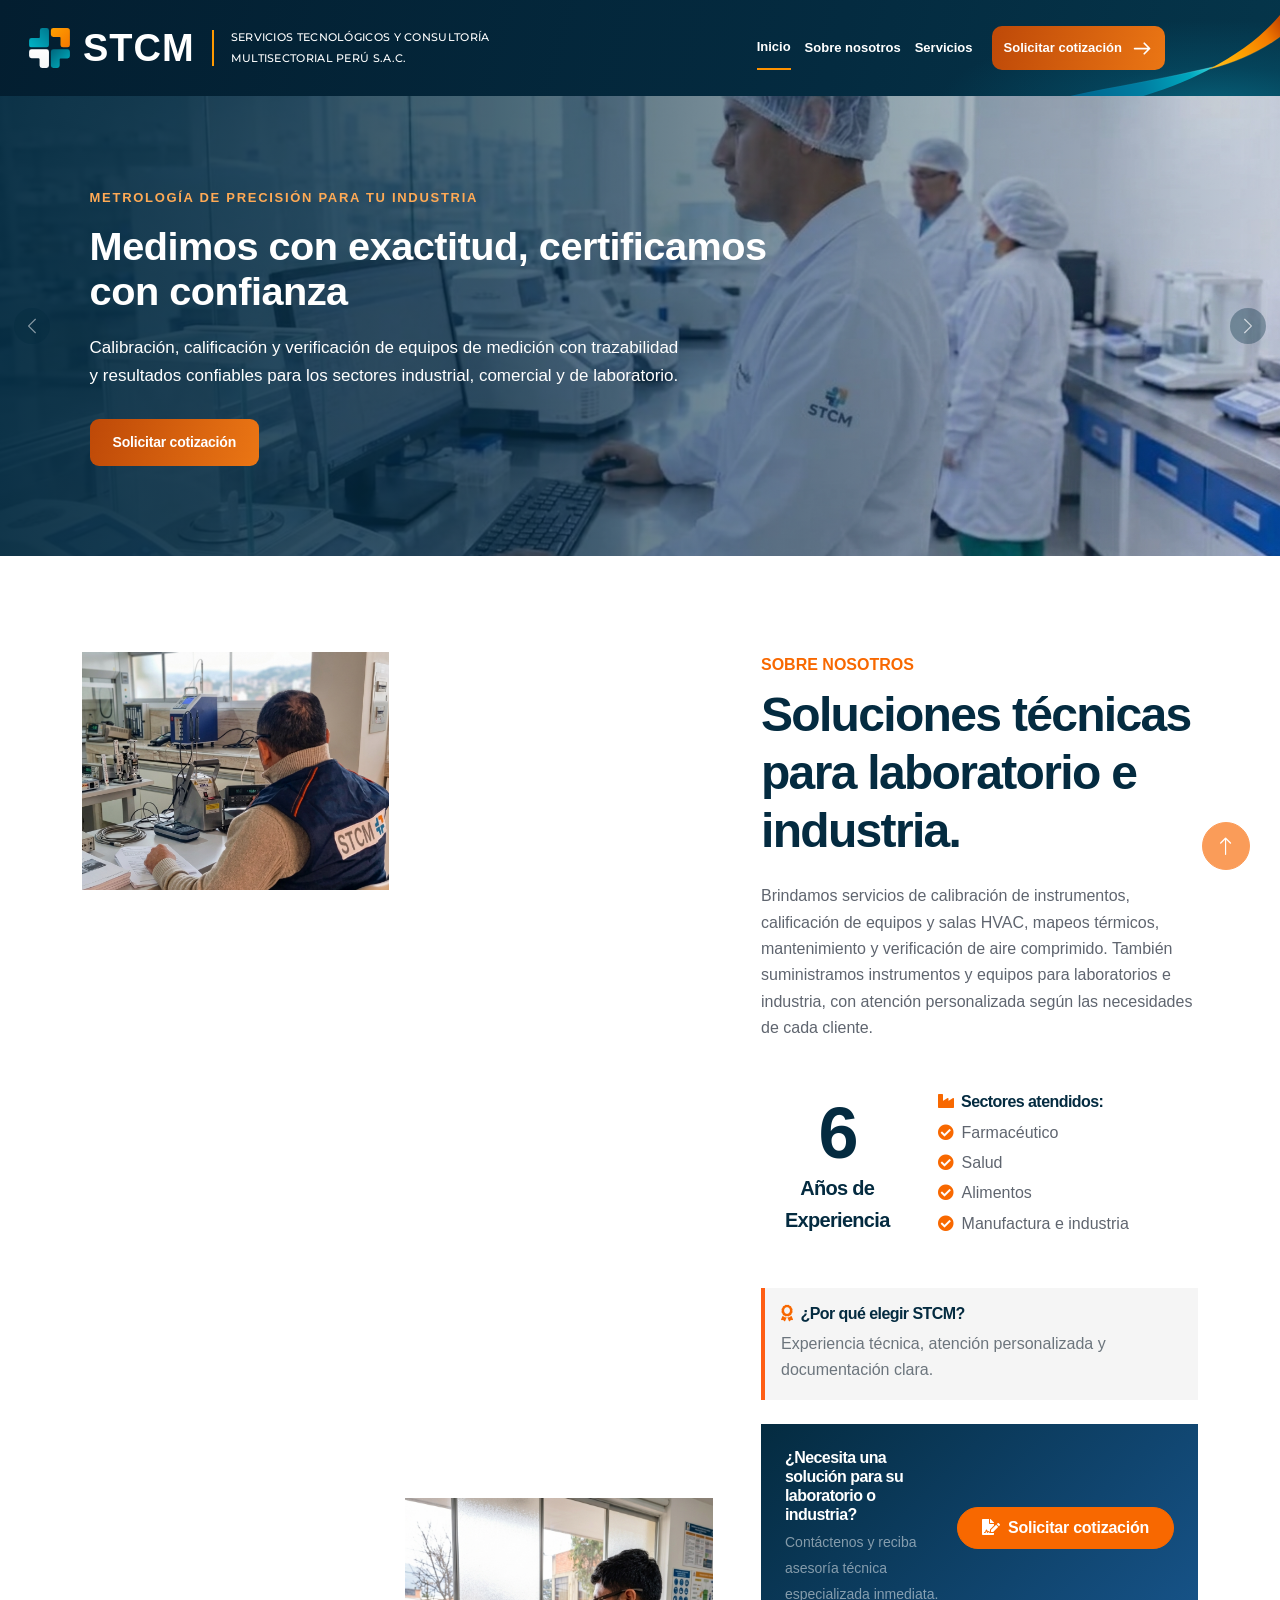
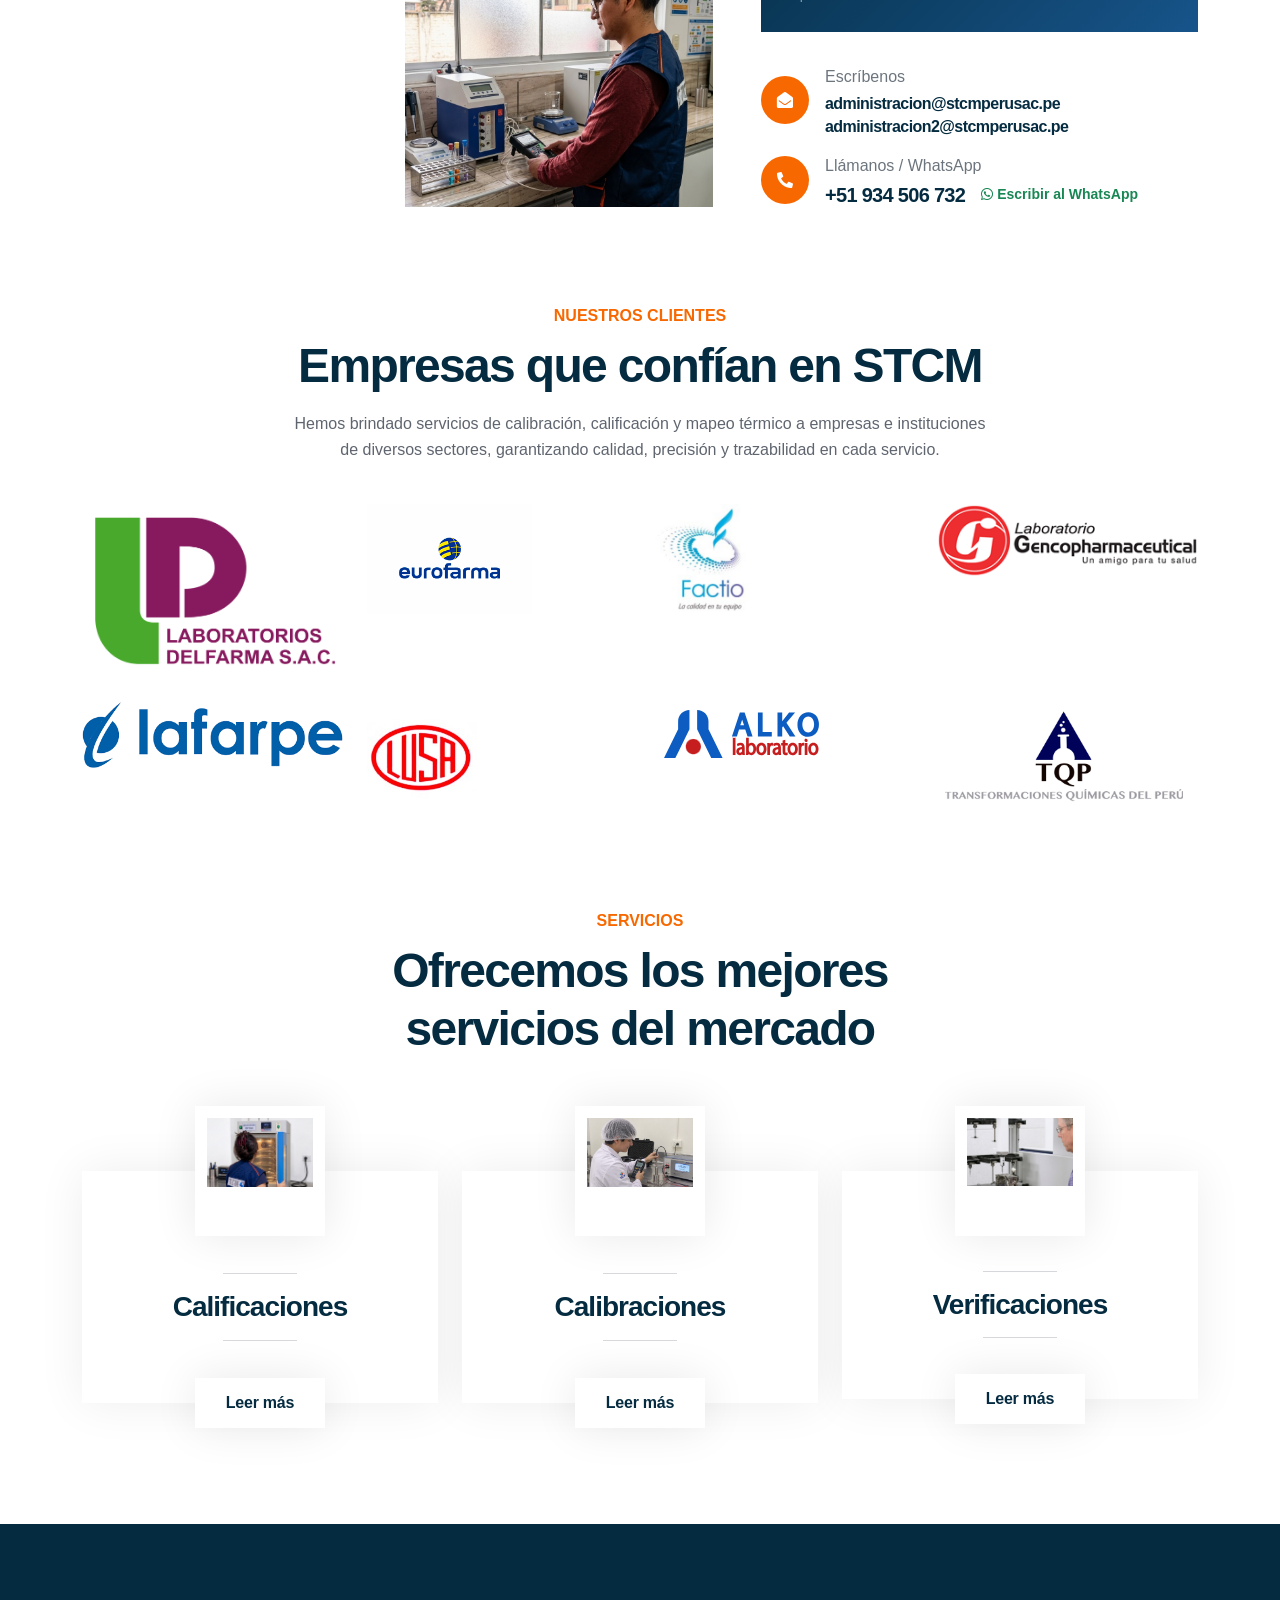
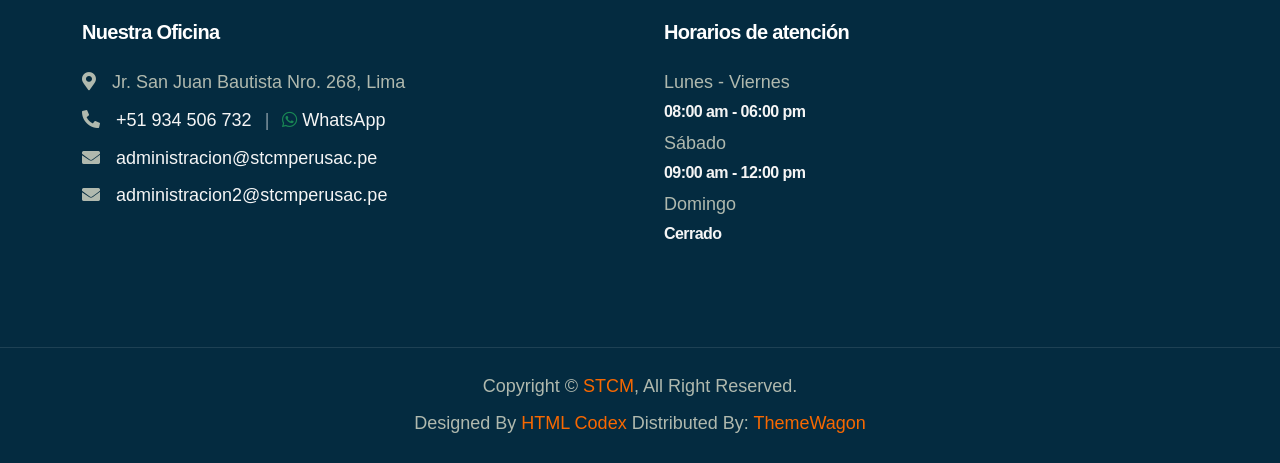
==== commit cb0f26c5: "Update index.html" ====
--- a/index.html
+++ b/index.html
@@ -29,7 +29,7 @@
     <link href="assets/vendor/bootstrap/bootstrap.min.css" rel="stylesheet">
 
     <!-- Estilos globales compartidos por todas las páginas -->
-    <link href="assets/css/main.css?v=14" rel="stylesheet">
+    <link href="assets/css/main.css?v=15" rel="stylesheet">
 
     <!-- Estilos exclusivos de esta página -->
     <link href="assets/css/pages/home.css" rel="stylesheet">
--- a/assets/css/main.css
+++ b/assets/css/main.css
@@ -1348,3 +1348,126 @@
         margin-right: 18px;
     }
 }
+
+/* ========================================
+   STCM - PORTADA PRINCIPAL
+   Espacios y proporciones
+   ======================================== */
+
+#header-carousel .carousel-item {
+    height: clamp(460px, 34vw, 580px);
+    min-height: 0;
+    position: relative;
+    overflow: hidden;
+}
+
+#header-carousel .carousel-item > img {
+    width: 100%;
+    height: 100%;
+    object-fit: cover;
+    object-position: center 45%;
+}
+
+/* Distribución del contenido */
+
+#header-carousel .carousel-caption {
+    display: flex;
+    align-items: center;
+    padding: 35px 0;
+}
+
+#header-carousel .carousel-caption .container {
+    width: 100%;
+    max-width: 100%;
+    padding: 0 clamp(65px, 7vw, 130px);
+}
+
+#header-carousel .carousel-caption .row {
+    justify-content: flex-start !important;
+}
+
+#header-carousel .carousel-caption .col-lg-10 {
+    width: 100%;
+    max-width: 720px;
+}
+
+/* Título principal */
+
+#header-carousel .carousel-caption h1 {
+    font-size: clamp(32px, 3.1vw, 50px);
+    font-weight: 700 !important;
+    line-height: 1.14;
+    letter-spacing: -.5px;
+    margin-bottom: 20px !important;
+}
+
+/* Subtítulo superior */
+
+#header-carousel .carousel-caption p.text-uppercase {
+    font-size: 13px !important;
+    font-weight: 600;
+    letter-spacing: 1.7px;
+    color: #FFAA55 !important;
+    margin-bottom: 16px;
+}
+
+/* Descripción */
+
+#header-carousel .carousel-caption p:not(.text-uppercase) {
+    font-size: 17px !important;
+    font-weight: 400;
+    line-height: 1.65;
+    max-width: 590px !important;
+    margin-bottom: 28px !important;
+}
+
+/* Botones de la portada */
+
+#header-carousel .carousel-caption .btn {
+    background: linear-gradient(
+        105deg, #BE4908, #EB7614
+    );
+    border: none;
+    border-radius: 9px;
+    padding: 13px 23px !important;
+    font-size: 14px;
+    font-weight: 600;
+}
+
+/* Flechas del carrusel */
+
+#header-carousel .carousel-control-prev,
+#header-carousel .carousel-control-next {
+    width: 5%;
+}
+
+#header-carousel .carousel-control-prev-icon,
+#header-carousel .carousel-control-next-icon {
+    width: 36px;
+    height: 36px;
+    background-color: rgba(4,43,64,.7);
+    border: 9px solid transparent;
+    border-radius: 50%;
+}
+
+/* Adaptación a celulares */
+
+@media (max-width: 767.98px) {
+
+    #header-carousel .carousel-item {
+        height: auto;
+        min-height: 530px;
+    }
+
+    #header-carousel .carousel-caption .container {
+        padding: 0 35px;
+    }
+
+    #header-carousel .carousel-caption h1 {
+        font-size: 32px;
+    }
+
+    #header-carousel .carousel-caption p:not(.text-uppercase) {
+        font-size: 15px !important;
+    }
+}
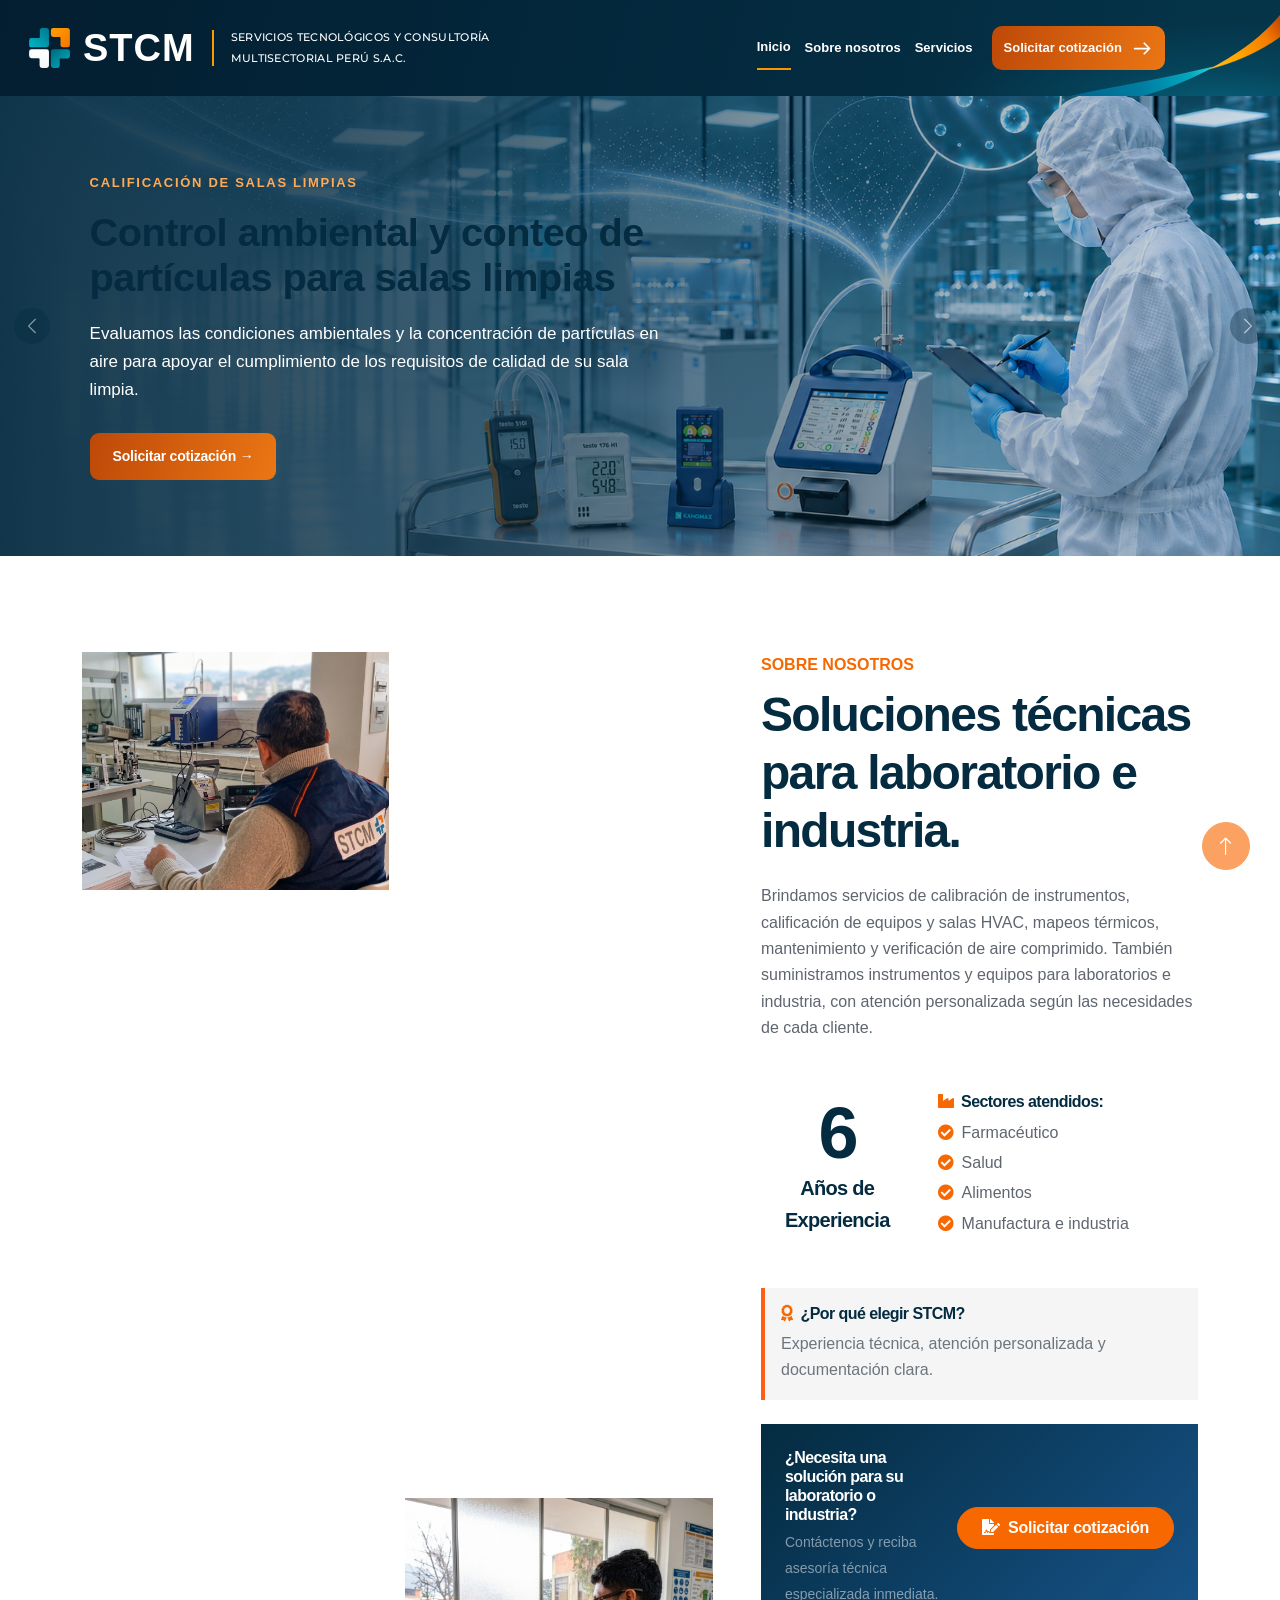
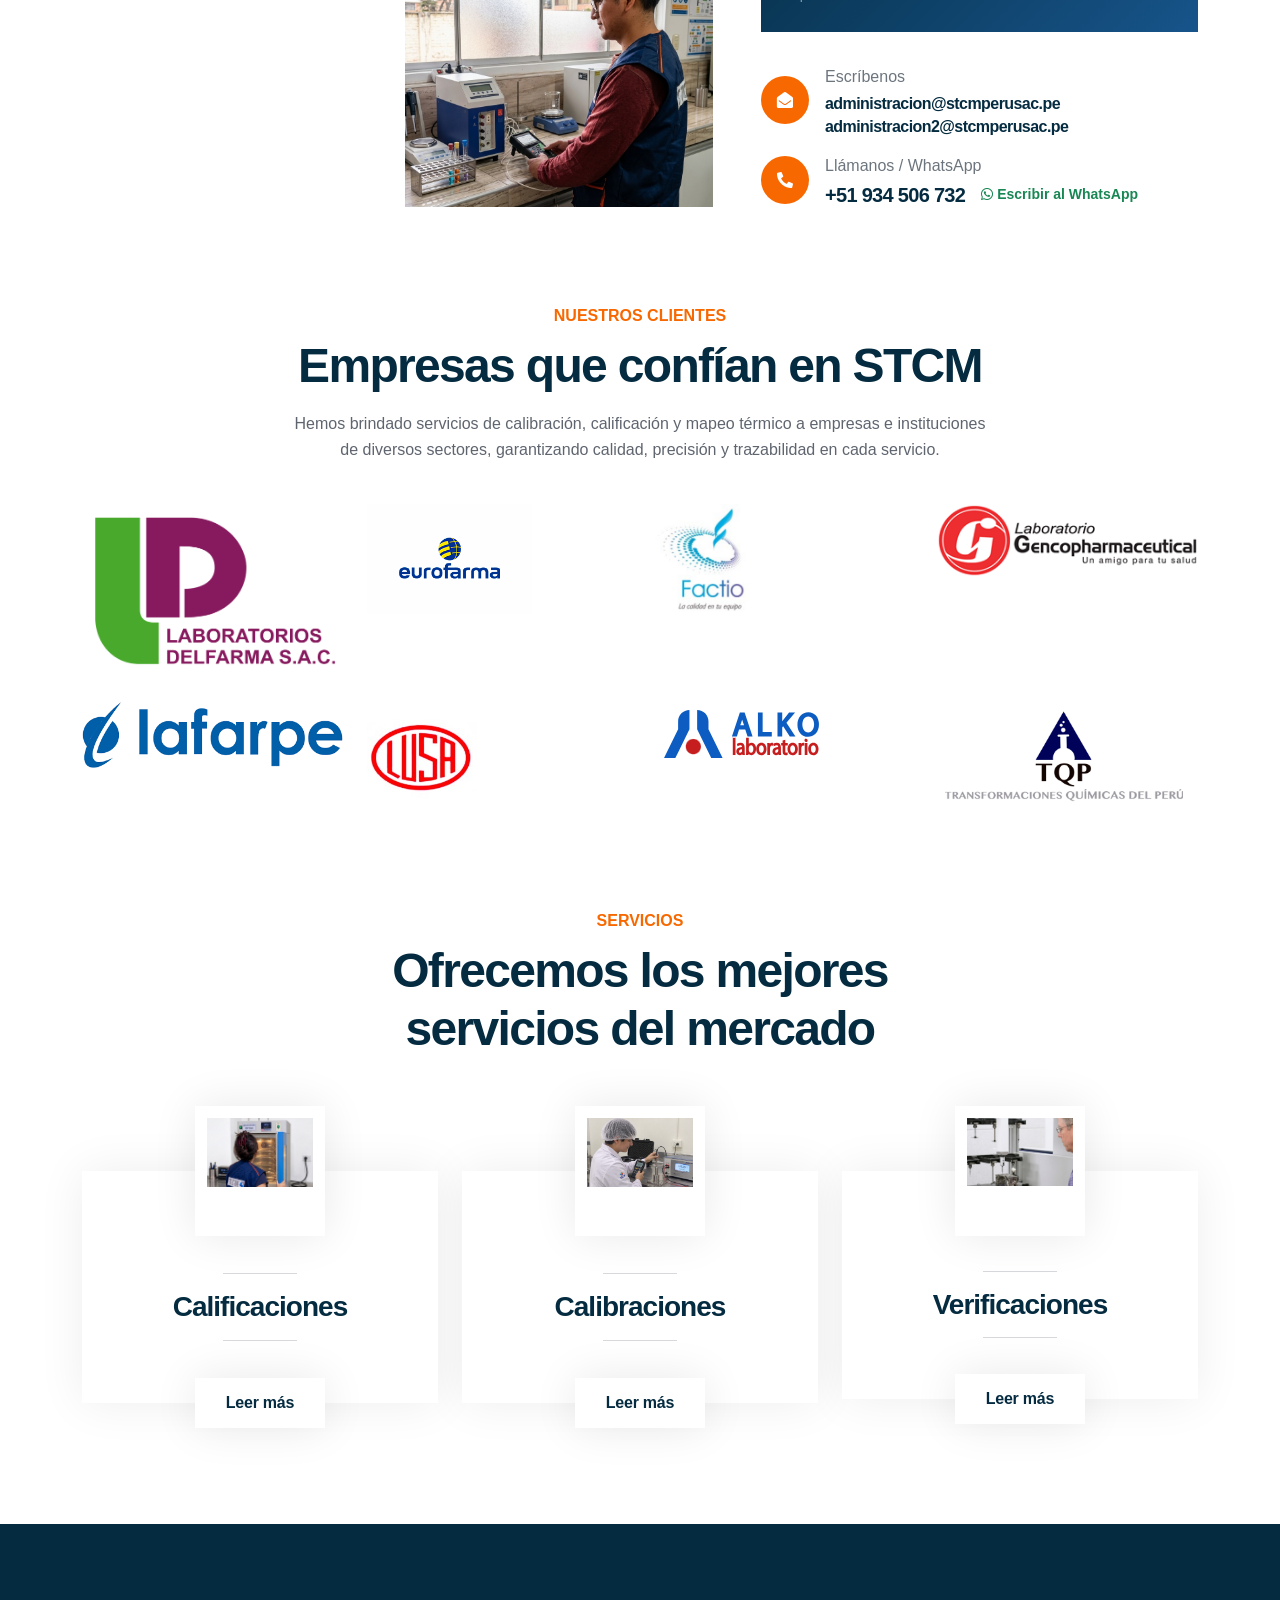
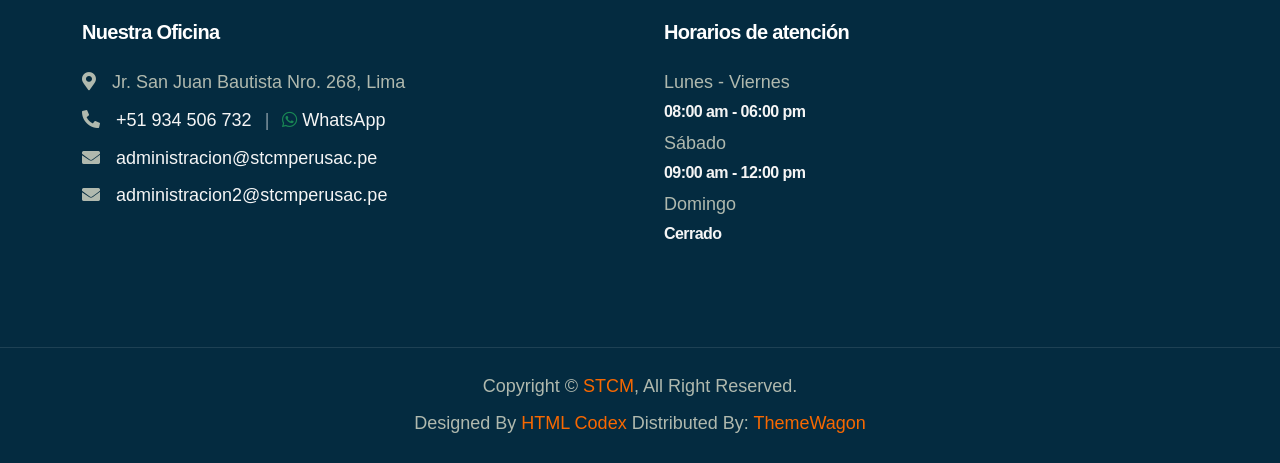
==== commit 301782bd: "Update index.html" ====
--- a/index.html
+++ b/index.html
@@ -112,7 +112,46 @@
     <div class="container-fluid px-0 mb-5">
         <div id="header-carousel" class="carousel slide" data-bs-ride="carousel">
             <div class="carousel-inner">
-                <div class="carousel-item active">
+                
+<div class="carousel-item active hero-salas-limpias">
+
+    <img class="w-100"
+         src="assets/images/home/hero-salas-limpias.png"
+         alt="Ilustración de calificación de salas limpias">
+
+    <div class="carousel-caption">
+        <div class="container">
+            <div class="row justify-content-center">
+                <div class="col-lg-10 text-start">
+
+                    <p class="text-uppercase">
+                        Calificación de salas limpias
+                    </p>
+
+                    <h1 class="display-3 mb-4">
+                        Control ambiental y conteo de partículas para salas limpias
+                    </h1>
+
+                    <p class="mb-5">
+                        Evaluamos las condiciones ambientales y la concentración
+                        de partículas en aire para apoyar el cumplimiento de los
+                        requisitos de calidad de su sala limpia.
+                    </p>
+
+                    <a href="contact.html"
+                       class="btn btn-primary">
+                        Solicitar cotización
+                        <span aria-hidden="true"> → </span>
+                    </a>
+
+                </div>
+            </div>
+        </div>
+    </div>
+
+</div>
+
+                <div class="carousel-item">
                     <img class="w-100" src="assets/images/home/hero-office-1.jpeg" alt="Image">
                     <div class="carousel-caption">
                         <div class="container">
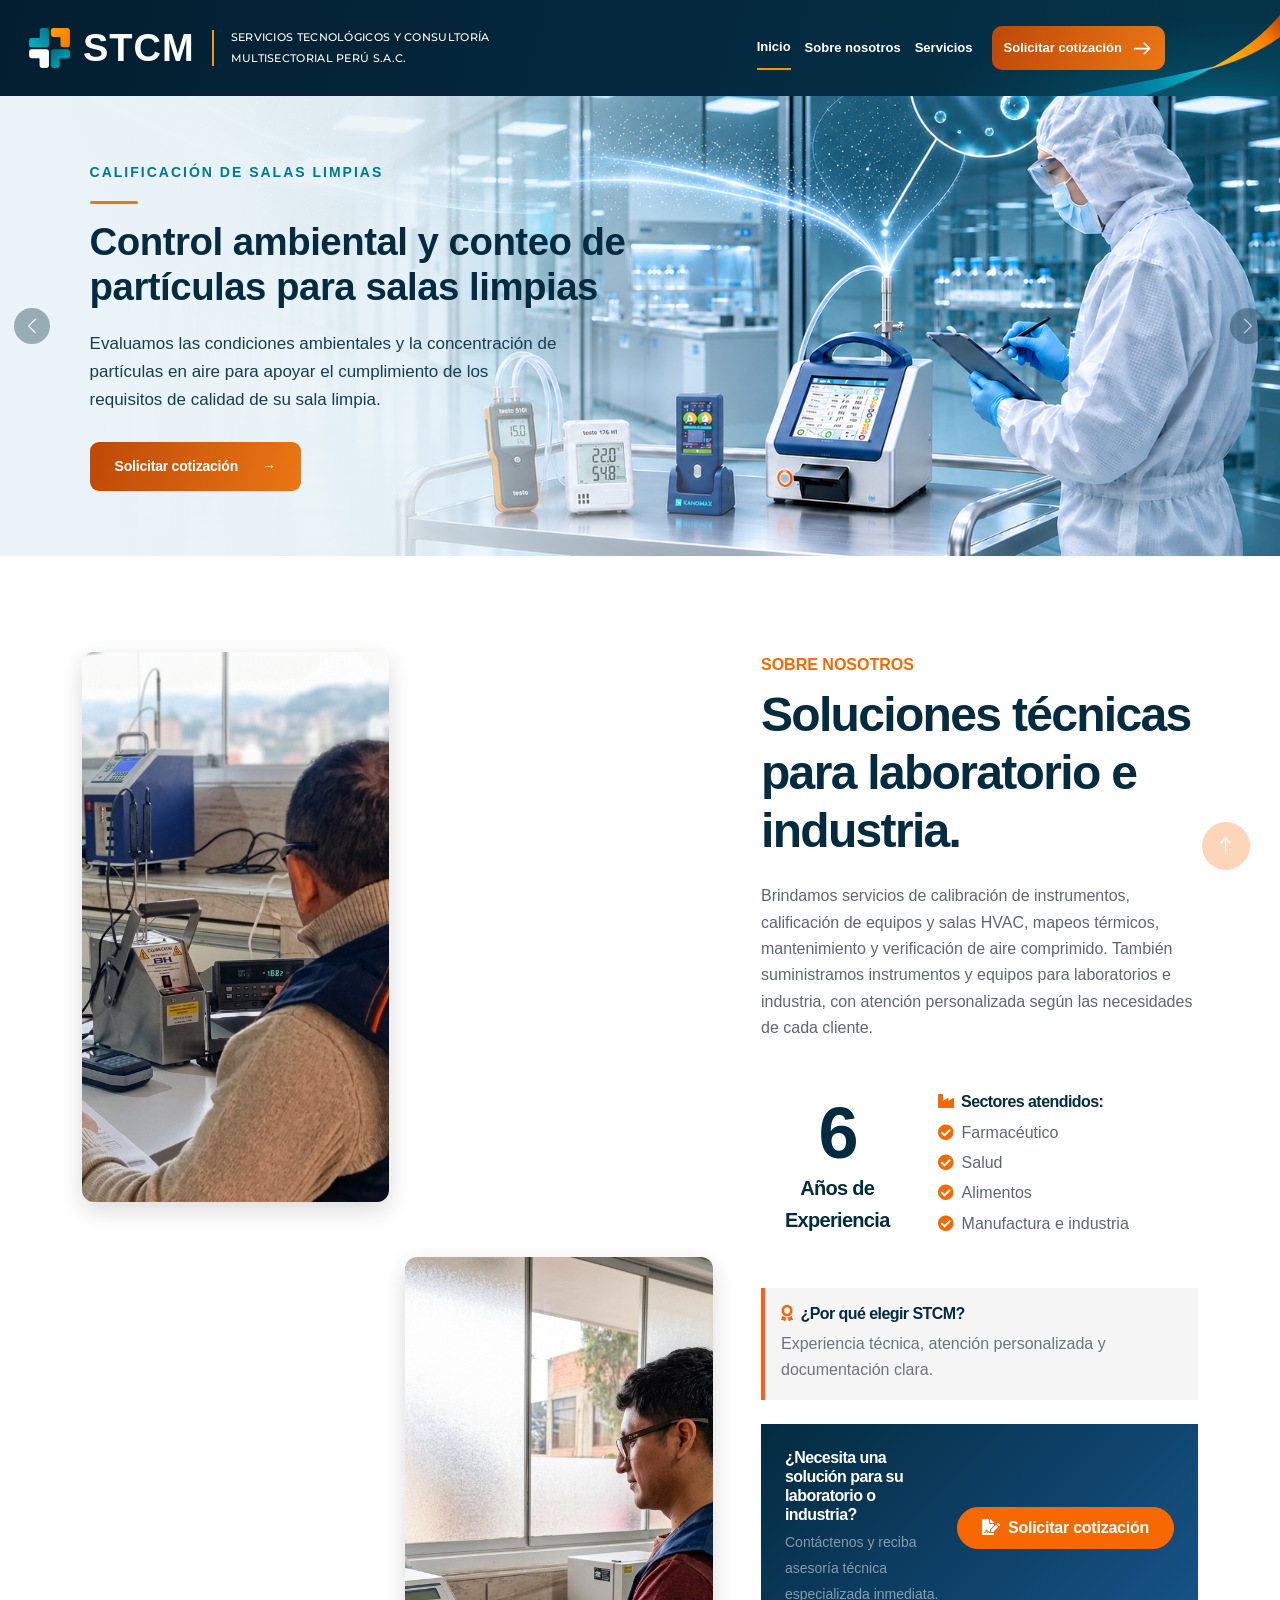
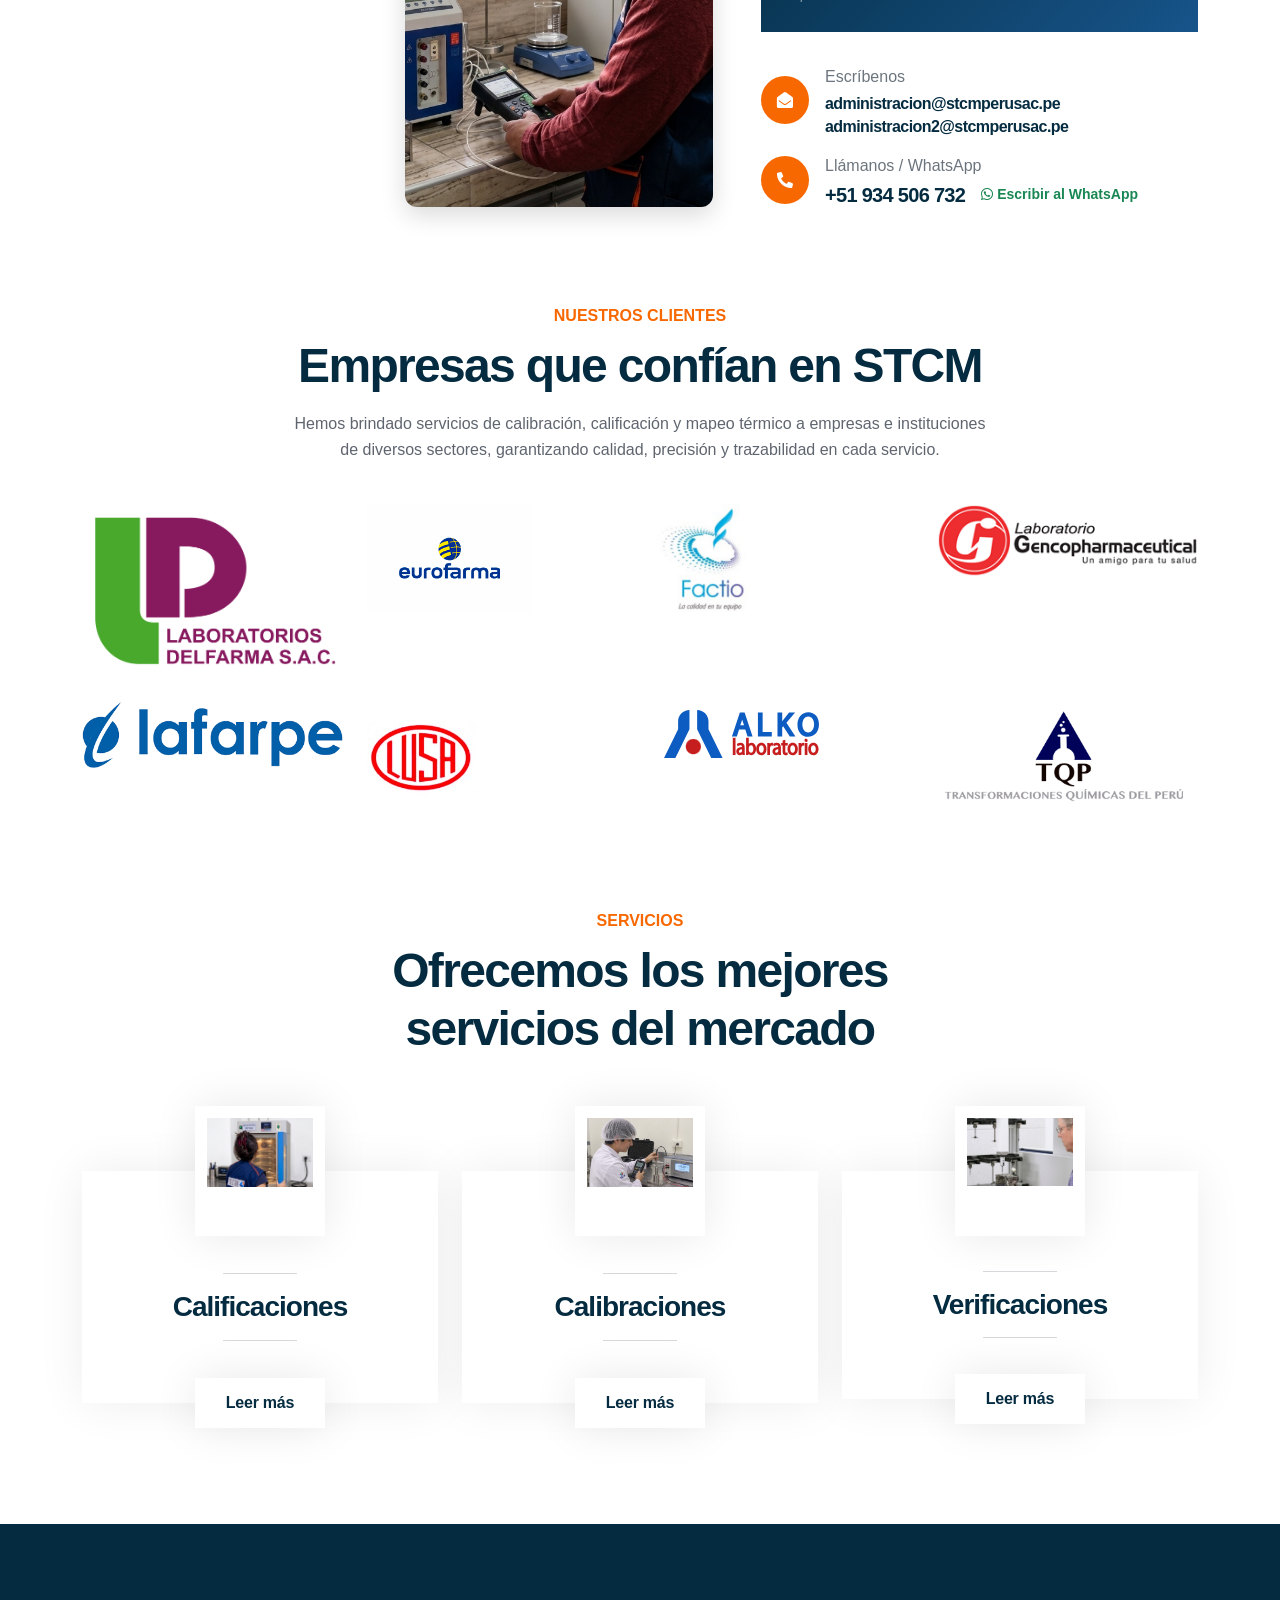
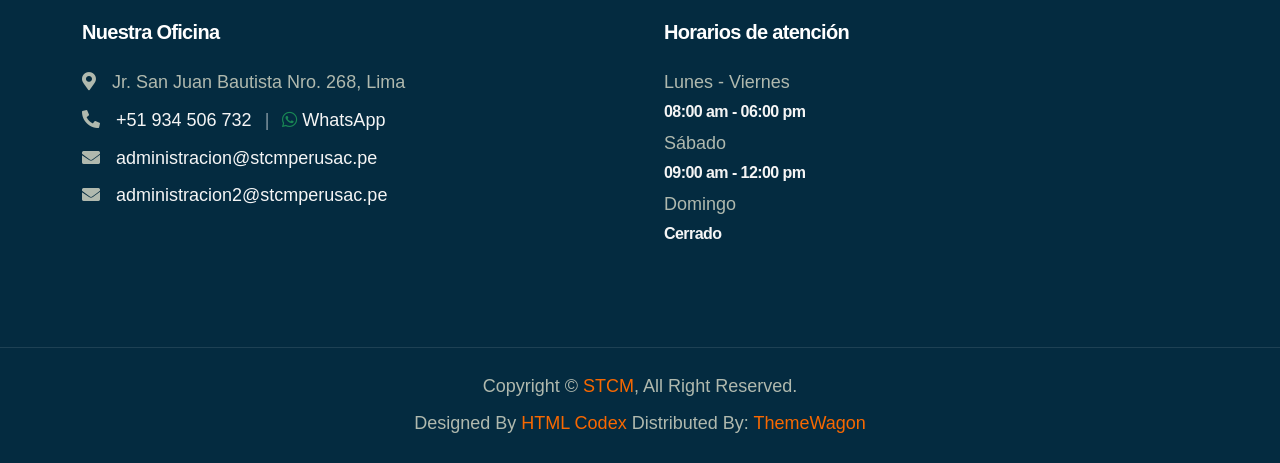
==== commit 138661d8: "Update index.html" ====
--- a/index.html
+++ b/index.html
@@ -29,10 +29,10 @@
     <link href="assets/vendor/bootstrap/bootstrap.min.css" rel="stylesheet">
 
     <!-- Estilos globales compartidos por todas las páginas -->
-    <link href="assets/css/main.css?v=15" rel="stylesheet">
+    <link href="assets/css/main.css?v=16" rel="stylesheet">
 
     <!-- Estilos exclusivos de esta página -->
-    <link href="assets/css/pages/home.css" rel="stylesheet">
+    <link href="assets/css/pages/home.css?v=16" rel="stylesheet">
 
 </head>
 
--- a/assets/css/pages/home.css
+++ b/assets/css/pages/home.css
@@ -0,0 +1,156 @@
+/* Estilos exclusivos de la portada. */
+/* ========== IMÁGENES "SOBRE NOSOTROS" (prole1 / prole2) ========== */
+    .about-img {
+        width: 100%;
+        height: 550px;
+        object-fit: cover;
+        border-radius: 12px;
+        box-shadow: 0 8px 24px rgba(0, 0, 0, 0.15);
+    }
+
+    @media (max-width: 991.98px) {
+        .about-img {
+            height: 320px;
+        }
+    }
+
+/* ========== OVERLAY PARA LEGIBILIDAD DEL CAROUSEL ========== */
+    #header-carousel .carousel-item {
+        position: relative;
+    }
+
+    #header-carousel .carousel-item::after {
+        content: "";
+        position: absolute;
+        inset: 0;
+        background: linear-gradient(to right, rgba(0, 0, 0, 0.75), rgba(0, 0, 0, 0.25));
+        z-index: 1;
+    }
+
+    #header-carousel .carousel-caption {
+        z-index: 2;
+    }
+
+    /* Mantener las flechas del carousel por encima del overlay */
+    #header-carousel .carousel-control-prev,
+    #header-carousel .carousel-control-next {
+        z-index: 3;
+    }
+
+/* ========================================
+   STCM - PORTADA LUMINOSA V16
+   Calificación de salas limpias
+   ======================================== */
+
+/* Eliminar el oscurecimiento anterior */
+
+#header-carousel .hero-salas-limpias::after {
+    background: none;
+}
+
+/* Composición de la fotografía */
+
+#header-carousel .hero-salas-limpias > img {
+    object-fit: cover;
+    object-position: center 50%;
+}
+
+/* Transición luminosa hacia la fotografía */
+
+#header-carousel .hero-salas-limpias .carousel-caption {
+    background: linear-gradient(
+        90deg,
+        #EAF3F7 0%,
+        rgba(234,243,247,.97) 18%,
+        rgba(234,243,247,.90) 30%,
+        rgba(234,243,247,.45) 44%,
+        rgba(234,243,247,0) 63%
+    );
+}
+
+/* Ancho del bloque de texto */
+
+#header-carousel .hero-salas-limpias .col-lg-10 {
+    max-width: 600px;
+}
+
+/* Subtítulo superior */
+
+#header-carousel .hero-salas-limpias p.text-uppercase {
+    color: #00788D !important;
+    font-size: 14px !important;
+    font-weight: 600;
+    letter-spacing: 2px;
+}
+
+/* Línea decorativa naranja */
+
+#header-carousel .hero-salas-limpias p.text-uppercase::after {
+    content: "";
+    display: block;
+    width: 48px;
+    height: 3px;
+    margin-top: 17px;
+    background: #EB7614;
+    border-radius: 2px;
+}
+
+/* Título principal */
+
+#header-carousel .hero-salas-limpias h1 {
+    color: #042B40 !important;
+    font-size: clamp(32px, 3vw, 48px);
+    font-weight: 700 !important;
+    line-height: 1.16;
+}
+
+/* Descripción del servicio */
+
+#header-carousel .hero-salas-limpias p:not(.text-uppercase) {
+    color: #173D50 !important;
+    font-size: 17px !important;
+    line-height: 1.65;
+    max-width: 470px !important;
+}
+
+/* Botón naranja mineral */
+
+#header-carousel .hero-salas-limpias .btn {
+    display: inline-flex;
+    align-items: center;
+    gap: 24px;
+    background: linear-gradient(
+        105deg, #BE4908, #EB7614
+    );
+    color: #FFFFFF !important;
+    border-radius: 9px;
+    padding: 14px 25px !important;
+    font-weight: 600;
+}
+
+/* Adaptación para celulares */
+
+@media (max-width: 767.98px) {
+
+    #header-carousel .hero-salas-limpias {
+        min-height: 560px;
+    }
+
+    #header-carousel .hero-salas-limpias > img {
+        object-position: 70% center;
+    }
+
+    #header-carousel .hero-salas-limpias .carousel-caption {
+        background: linear-gradient(
+            90deg,
+            rgba(234,243,247,.98),
+            rgba(234,243,247,.92) 60%,
+            rgba(234,243,247,.65)
+        );
+    }
+
+    #header-carousel .hero-salas-limpias h1 {
+        font-size: 30px;
+    }
+
+}
